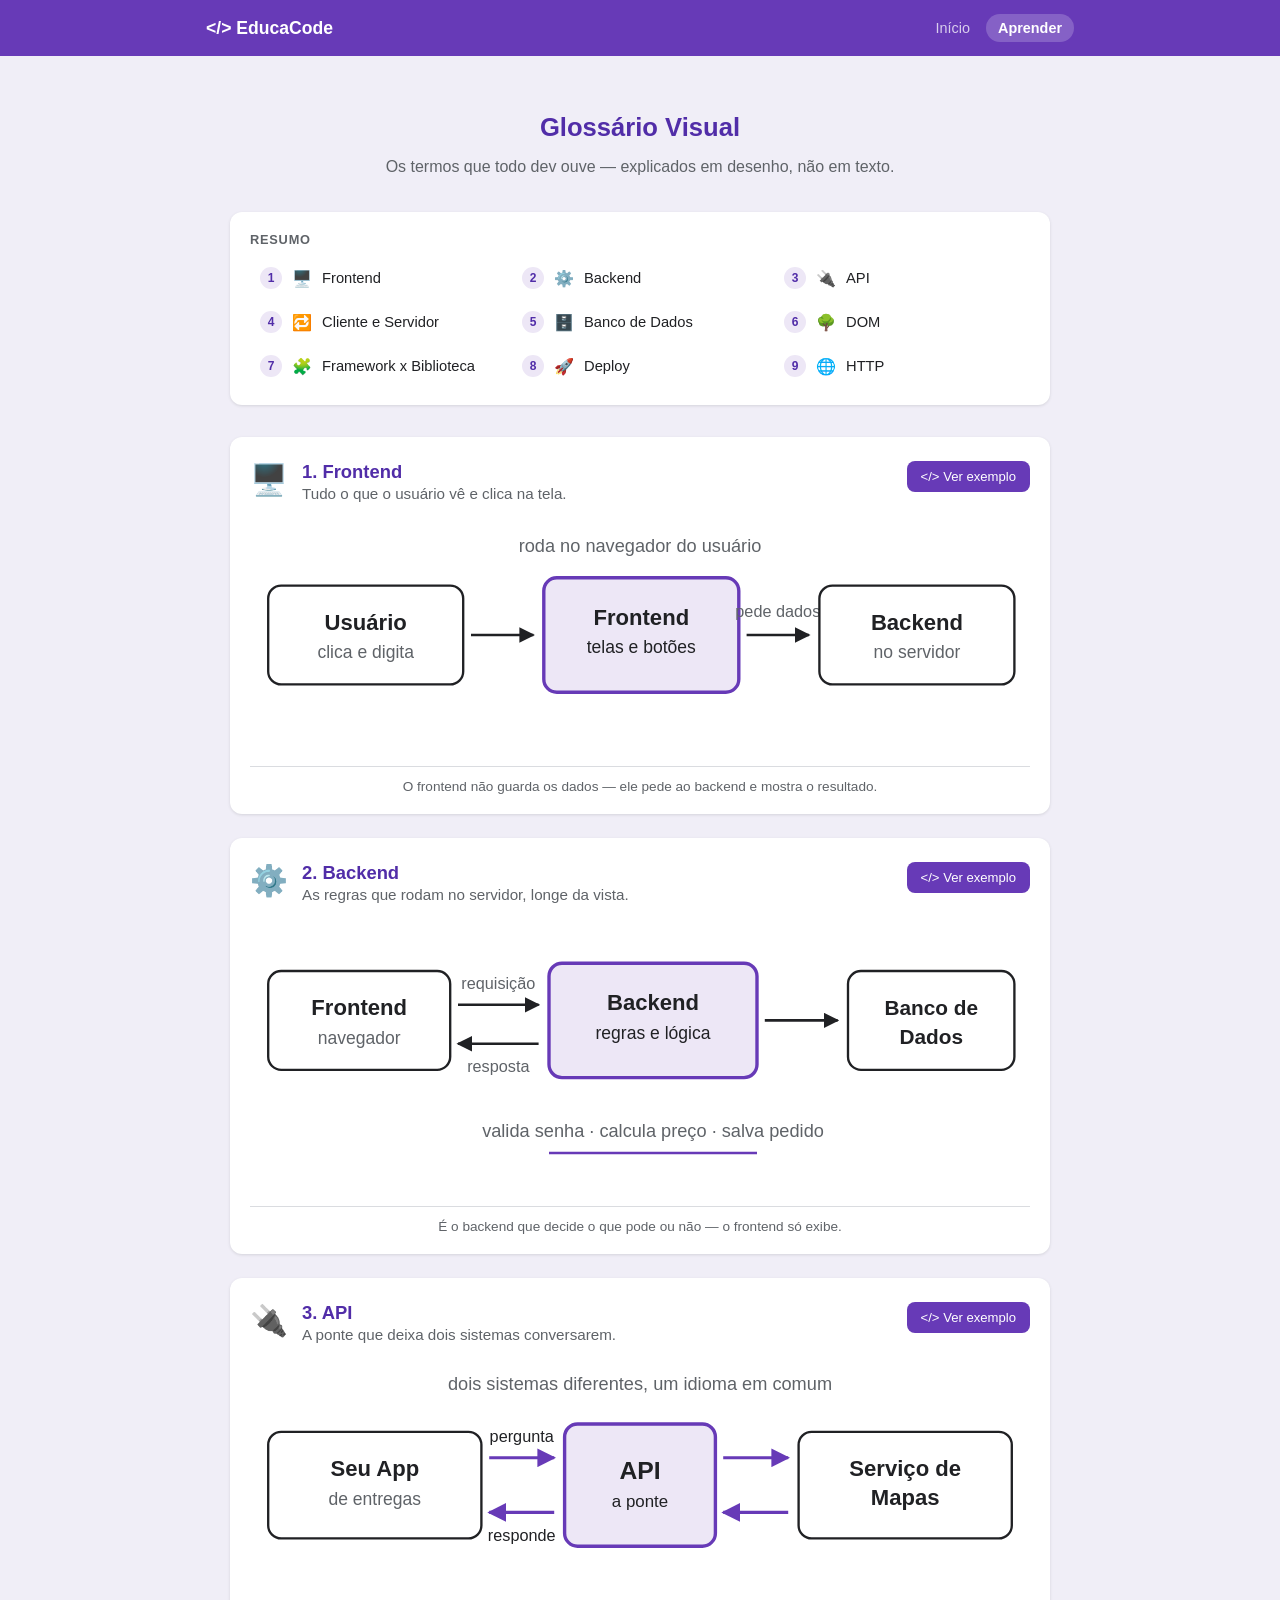
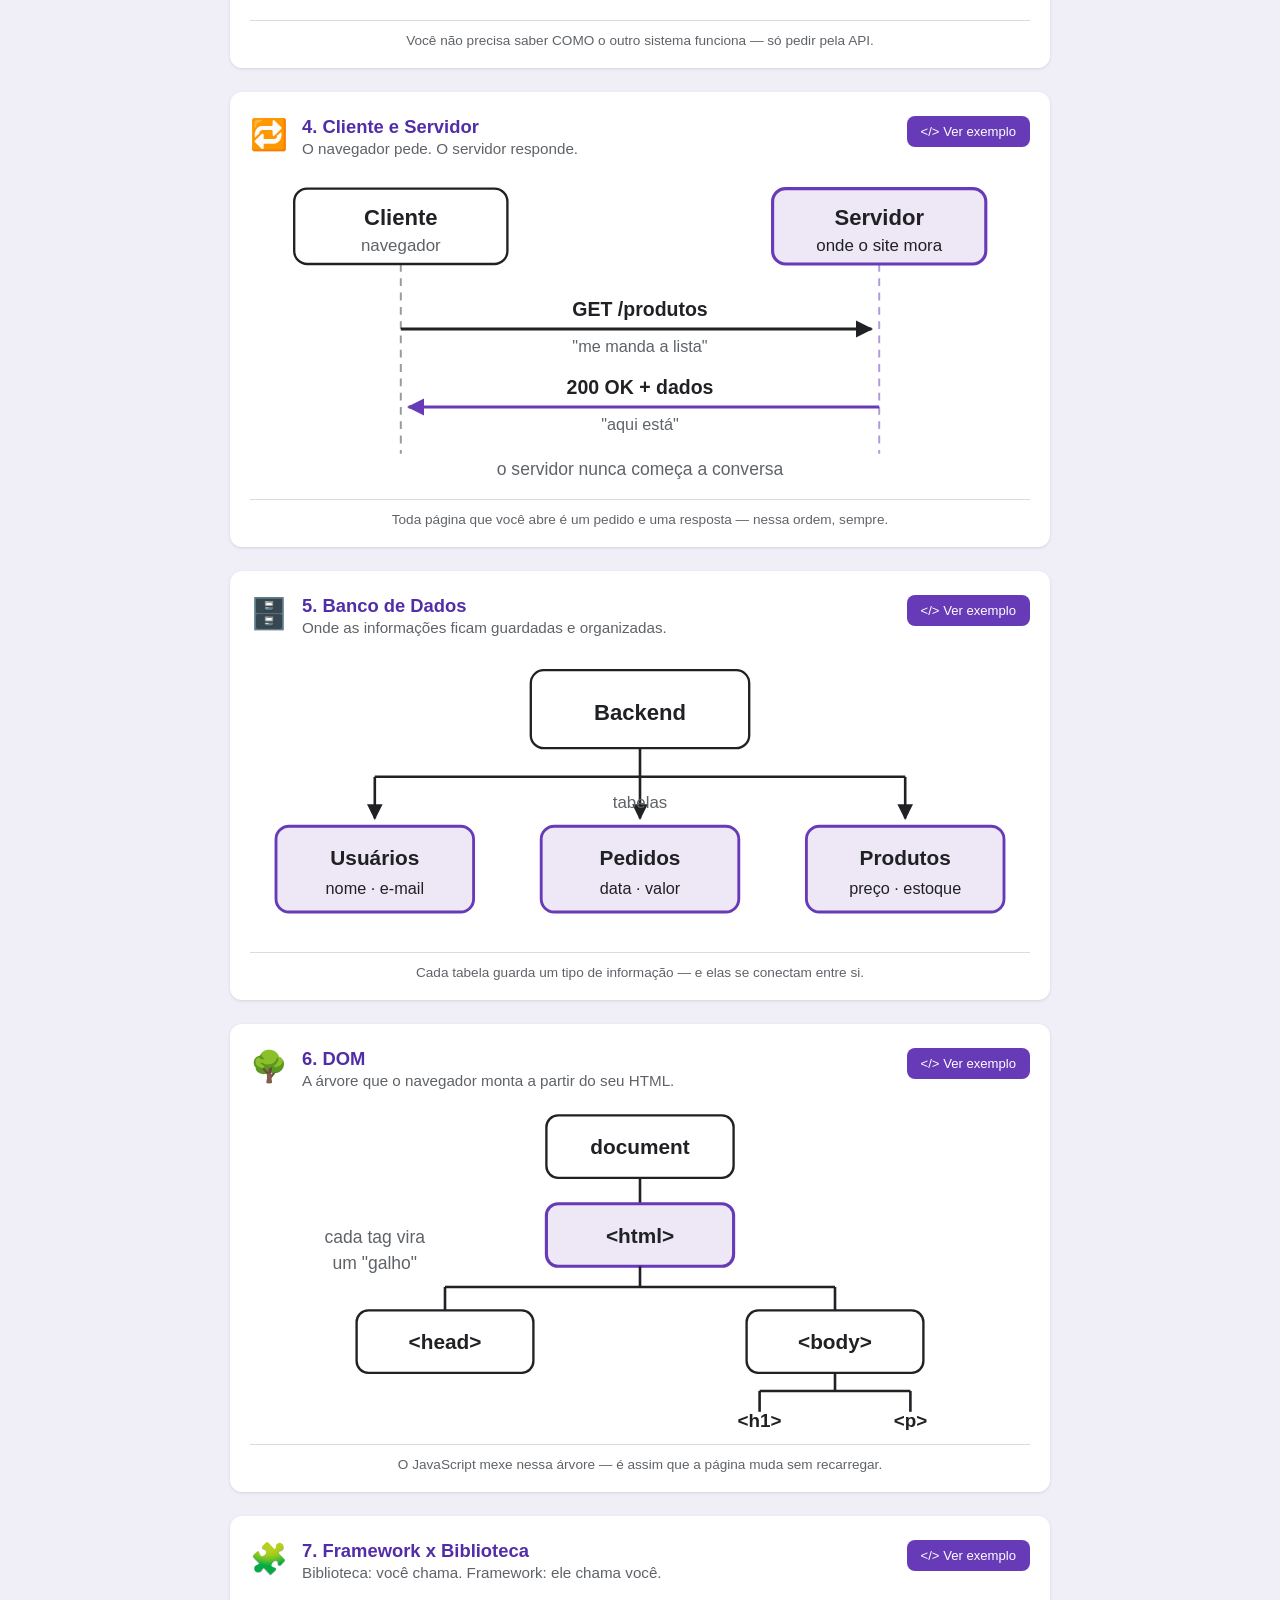
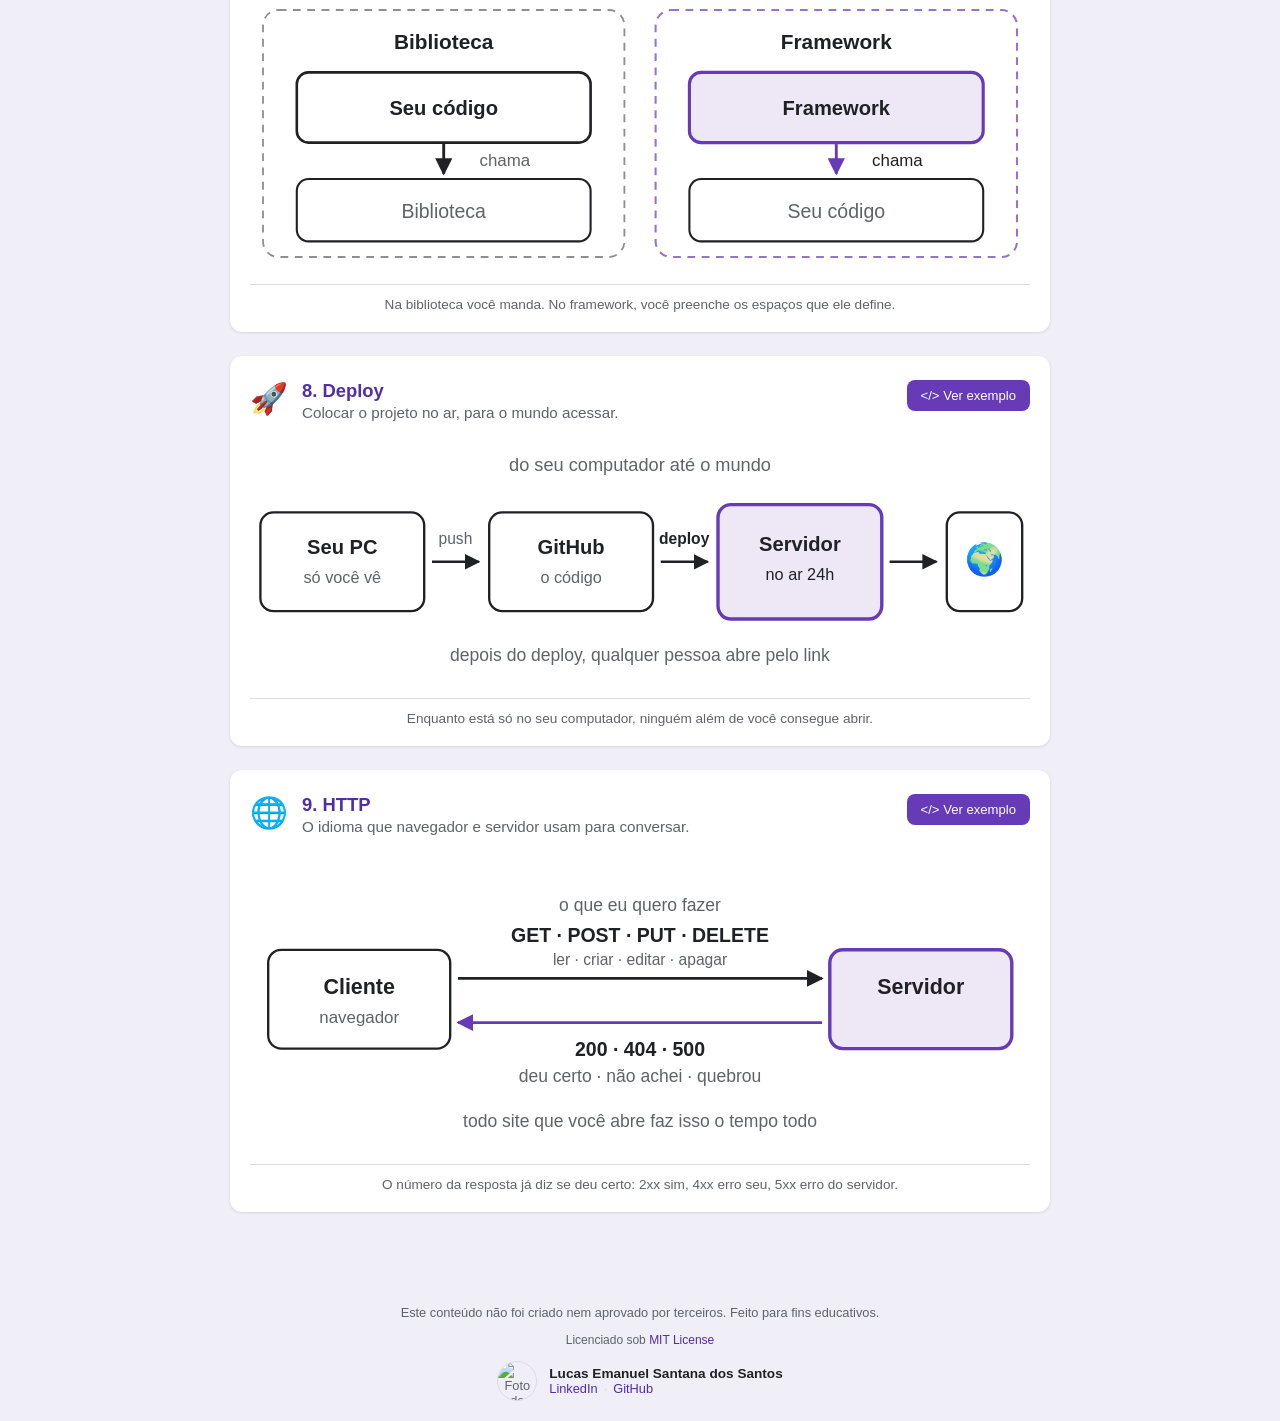
==== aprender.html @ ac1a9f8b "feat: adiciona aba Aprender com glossario visual e exemplos de codigo Nova secao didatica com 9 term" ====
<!DOCTYPE html>
<html lang="pt-BR">
<head>
<meta charset="UTF-8">
<meta name="viewport" content="width=device-width, initial-scale=1.0">
<title>Aprender - EducaCode</title>
<link rel="stylesheet" href="css/style.css">
</head>
<body>
  <div class="app">
    <header class="topbar">
      <div class="topbar-inner">
        <a class="logo" href="index.html">&lt;/&gt; EducaCode</a>
        <nav class="site-nav">
          <a href="index.html">Início</a>
          <a href="aprender.html" class="active">Aprender</a>
        </nav>
      </div>
    </header>

    <main class="learn-main">
      <h1 class="learn-title">Glossário Visual</h1>
      <p class="subtitle">Os termos que todo dev ouve — explicados em desenho, não em texto.</p>

      <nav class="summary" aria-label="Índice dos termos">
        <p class="summary-title">Resumo</p>
        <ol class="summary-list" id="summaryList"></ol>
      </nav>

      <div class="learn-grid" id="learnGrid"></div>
    </main>

    <footer class="footer">
      <p>Este conteúdo não foi criado nem aprovado por terceiros. Feito para fins educativos.</p>
      <p class="license-note">Licenciado sob <a href="LICENSE" target="_blank" rel="noopener noreferrer">MIT License</a></p>
      <div class="author">
        <img class="author-photo" src="https://github.com/lucasinmanuel.png" alt="Foto de Lucas Emanuel Santana dos Santos">
        <div class="author-info">
          <span class="author-name">Lucas Emanuel Santana dos Santos</span>
          <div class="author-links">
            <a href="https://www.linkedin.com/in/lucasinmanuel/" target="_blank" rel="noopener noreferrer">LinkedIn</a>
            <span class="author-sep">&middot;</span>
            <a href="https://github.com/lucasinmanuel" target="_blank" rel="noopener noreferrer">GitHub</a>
          </div>
        </div>
      </div>
    </footer>
  </div>

  <!-- Editor de código simulado -->
  <div class="editor-modal hidden" id="editorModal" role="dialog" aria-modal="true" aria-label="Exemplo de código">
    <div class="editor-backdrop"></div>

    <div class="editor-window">
      <div class="editor-titlebar">
        <span class="window-dots"><i class="dot red"></i><i class="dot yellow"></i><i class="dot green"></i></span>
        <span class="editor-title">Exemplo — <span id="editorTermName"></span></span>
        <button type="button" class="editor-close" aria-label="Fechar">✕</button>
      </div>

      <div class="lang-tabs" id="langTabs"></div>

      <div class="editor-body">
        <aside class="editor-sidebar">
          <p class="sidebar-title">Explorer</p>
          <ul class="file-list" id="fileList"></ul>
        </aside>

        <div class="editor-pane">
          <div class="editor-tabs" id="editorTabs"></div>
          <div class="code-area" id="codeArea"></div>
        </div>
      </div>

      <div class="editor-status">
        <span id="statusFile"></span>
        <span id="statusLang"></span>
      </div>
    </div>
  </div>

  <script src="js/terms.js"></script>
  <script src="js/examples.js"></script>
  <script src="js/aprender.js"></script>
</body>
</html>
---- css/style.css ----
:root {
  --purple: #673ab7;
  --purple-dark: #512da8;
  --purple-soft: #ede7f6;
  --green-bg: #e6f4ea;
  --green-text: #1e7e34;
  --green-border: #34a853;
  --red-bg: #fce8e6;
  --red-text: #c5221f;
  --red-border: #ea4335;
  --gray-text: #5f6368;
  --gray-border: #dadce0;
  --page-bg: #f0eef7;
  --card-bg: #ffffff;
}

* { box-sizing: border-box; }

body {
  margin: 0;
  font-family: "Segoe UI", Roboto, Arial, sans-serif;
  background: var(--page-bg);
  color: #202124;
}

.app { min-height: 100vh; display: flex; flex-direction: column; }

.topbar {
  background: var(--purple);
  color: #fff;
}

.topbar-inner {
  max-width: 900px;
  margin: 0 auto;
  padding: 14px 16px;
  display: flex;
  align-items: center;
  justify-content: space-between;
  flex-wrap: wrap;
  gap: 8px;
}

.logo {
  font-weight: 700;
  font-size: 1.1rem;
  color: #fff;
  text-decoration: none;
}

.site-nav {
  display: flex;
  gap: 4px;
}

.site-nav a {
  color: rgba(255, 255, 255, 0.75);
  text-decoration: none;
  font-size: 0.9rem;
  padding: 6px 12px;
  border-radius: 20px;
}

.site-nav a:hover { color: #fff; background: rgba(255, 255, 255, 0.1); }

.site-nav a.active {
  color: #fff;
  background: rgba(255, 255, 255, 0.2);
  font-weight: 600;
}

.score-pill {
  background: rgba(255, 255, 255, 0.15);
  padding: 6px 14px;
  border-radius: 20px;
  font-size: 0.85rem;
}

/* Home */
.home {
  flex: 1;
  max-width: 900px;
  width: 100%;
  margin: 0 auto;
  padding: 48px 20px;
  text-align: center;
}

.home h1 { font-size: 1.6rem; margin-bottom: 8px; }
.subtitle { color: var(--gray-text); margin-bottom: 36px; }

.modules {
  display: grid;
  grid-template-columns: repeat(auto-fit, minmax(220px, 1fr));
  gap: 20px;
}

.module-card {
  background: var(--card-bg);
  border-radius: 12px;
  padding: 32px 20px;
  text-decoration: none;
  color: #202124;
  box-shadow: 0 1px 3px rgba(60, 64, 67, 0.15);
  border-top: 6px solid var(--gray-border);
  transition: transform 0.15s ease, box-shadow 0.15s ease;
}

.module-card:hover {
  transform: translateY(-4px);
  box-shadow: 0 6px 16px rgba(60, 64, 67, 0.2);
}

.module-card.html { border-top-color: #e34c26; }
.module-card.css { border-top-color: #264de4; }
.module-card.js { border-top-color: #f0db4f; }

.module-icon { font-size: 2.2rem; margin-bottom: 8px; }
.module-card h2 { margin: 4px 0; }
.module-card p { color: var(--gray-text); margin: 0 0 12px; font-size: 0.9rem; }
.module-count {
  display: inline-block;
  font-size: 0.75rem;
  color: var(--purple-dark);
  background: #ede7f6;
  padding: 4px 10px;
  border-radius: 20px;
}

.level-links {
  display: flex;
  flex-direction: column;
  gap: 8px;
  margin-top: 16px;
}

.level-link {
  display: block;
  font-size: 0.85rem;
  text-decoration: none;
  color: var(--purple-dark);
  background: #f6f3fb;
  border: 1px solid #e3daf5;
  padding: 8px 10px;
  border-radius: 8px;
  transition: background 0.15s ease;
}

.level-link:hover { background: #ede7f6; }

.level-link.disabled {
  color: var(--gray-text);
  background: #f1f1f1;
  border-color: var(--gray-border);
  pointer-events: none;
}

/* Level tabs on quiz page */
.level-tabs {
  display: flex;
  gap: 8px;
  flex-wrap: wrap;
  margin-bottom: 20px;
}

.level-tab {
  font-size: 0.85rem;
  text-decoration: none;
  color: var(--purple-dark);
  background: #fff;
  border: 1px solid #e3daf5;
  padding: 8px 14px;
  border-radius: 20px;
}

.level-tab:hover { background: #f6f3fb; }

.level-tab.active {
  background: var(--purple);
  color: #fff;
  border-color: var(--purple);
}

.level-tab.disabled {
  pointer-events: none;
  opacity: 0.5;
}

.empty-state {
  text-align: center;
  color: var(--gray-text);
  padding: 40px 0;
}

/* Aprender */
.learn-main {
  flex: 1;
  max-width: 860px;
  width: 100%;
  margin: 0 auto;
  padding: 40px 20px 60px;
  text-align: center;
}

.learn-title { font-size: 1.6rem; margin-bottom: 8px; color: var(--purple-dark); }

.learn-grid {
  display: flex;
  flex-direction: column;
  gap: 24px;
  margin-top: 32px;
  text-align: left;
}

.term-card {
  background: var(--card-bg);
  border-radius: 12px;
  box-shadow: 0 1px 3px rgba(60, 64, 67, 0.15);
  padding: 24px 20px 20px;
}

/* Resumo / índice */
.summary {
  background: var(--card-bg);
  border-radius: 12px;
  box-shadow: 0 1px 3px rgba(60, 64, 67, 0.15);
  padding: 20px;
  margin-top: 28px;
  text-align: left;
}

.summary-title {
  font-size: 0.8rem;
  text-transform: uppercase;
  letter-spacing: 0.06em;
  color: var(--gray-text);
  margin: 0 0 12px;
  font-weight: 700;
}

.summary-list {
  list-style: none;
  margin: 0;
  padding: 0;
  display: grid;
  grid-template-columns: repeat(auto-fit, minmax(210px, 1fr));
  gap: 6px;
  counter-reset: none;
}

.summary-link {
  display: flex;
  align-items: center;
  gap: 10px;
  padding: 8px 10px;
  border-radius: 8px;
  text-decoration: none;
  color: #202124;
  font-size: 0.92rem;
  transition: background 0.15s ease;
}

.summary-link:hover { background: var(--purple-soft); }

.summary-num {
  width: 22px;
  height: 22px;
  border-radius: 50%;
  background: var(--purple-soft);
  color: var(--purple-dark);
  font-size: 0.75rem;
  font-weight: 700;
  display: grid;
  place-items: center;
  flex-shrink: 0;
}

.summary-icon { font-size: 1rem; }
.summary-text { flex: 1; }

html { scroll-behavior: smooth; }
.term-card { scroll-margin-top: 20px; }

.term-header {
  display: flex;
  align-items: flex-start;
  gap: 14px;
  margin-bottom: 8px;
}

.example-btn {
  flex-shrink: 0;
  background: var(--purple);
  color: #fff;
  border: none;
  border-radius: 8px;
  padding: 8px 14px;
  font-size: 0.82rem;
  font-family: inherit;
  cursor: pointer;
  white-space: nowrap;
  transition: background 0.15s ease;
}

.example-btn:hover { background: var(--purple-dark); }

.term-icon { font-size: 1.9rem; flex-shrink: 0; line-height: 1.2; }

.term-info { flex: 1; }

.term-name {
  font-size: 1.15rem;
  font-weight: 700;
  margin: 0 0 2px;
  color: var(--purple-dark);
}

.term-short { font-size: 0.95rem; color: var(--gray-text); margin: 0; }

.term-figure { margin: 0; }

.diagram-box {
  overflow-x: auto;
  padding: 8px 0 0;
}

.diagram-box svg {
  display: block;
  margin: 0 auto;
  width: 100%;
  min-width: 480px;
  height: auto;
  color: #202124;
}

.diagram-box svg text { fill: currentColor; }
.diagram-box svg text.s2 { fill: var(--gray-text); }

/* Editor simulado (VS Code) */
body.modal-open { overflow: hidden; }

.editor-modal {
  position: fixed;
  inset: 0;
  z-index: 100;
  display: flex;
  align-items: center;
  justify-content: center;
  padding: 20px;
}

.editor-modal.hidden { display: none; }

.editor-backdrop {
  position: absolute;
  inset: 0;
  background: rgba(20, 20, 30, 0.6);
}

.editor-window {
  position: relative;
  width: 100%;
  max-width: 900px;
  height: min(76vh, 620px);
  display: flex;
  flex-direction: column;
  background: #1e1e1e;
  border-radius: 12px;
  overflow: hidden;
  box-shadow: 0 20px 60px rgba(0, 0, 0, 0.45);
  font-family: "Consolas", "Courier New", monospace;
}

.editor-titlebar {
  display: flex;
  align-items: center;
  gap: 12px;
  background: #323233;
  padding: 10px 14px;
  flex-shrink: 0;
}

.window-dots { display: flex; gap: 7px; }
.window-dots .dot { width: 12px; height: 12px; border-radius: 50%; display: block; }
.window-dots .red { background: #ff5f57; }
.window-dots .yellow { background: #febc2e; }
.window-dots .green { background: #28c840; }

.editor-title {
  flex: 1;
  text-align: center;
  color: #ccc;
  font-size: 0.82rem;
  font-family: "Segoe UI", Roboto, Arial, sans-serif;
}

.editor-close {
  background: none;
  border: none;
  color: #ccc;
  font-size: 1rem;
  cursor: pointer;
  padding: 0 4px;
  line-height: 1;
}

.editor-close:hover { color: #fff; }

.lang-tabs {
  display: flex;
  gap: 2px;
  background: #252526;
  padding: 8px 12px 0;
  border-bottom: 1px solid #333;
  flex-shrink: 0;
  overflow-x: auto;
}

.lang-tab {
  background: none;
  border: none;
  border-bottom: 2px solid transparent;
  color: #9aa0a6;
  font-family: "Segoe UI", Roboto, Arial, sans-serif;
  font-size: 0.85rem;
  padding: 8px 16px;
  cursor: pointer;
  white-space: nowrap;
}

.lang-tab:hover { color: #ddd; }

.lang-tab.active {
  color: #fff;
  border-bottom-color: #a78bfa;
  font-weight: 600;
}

.editor-body {
  flex: 1;
  display: flex;
  min-height: 0;
}

.editor-sidebar {
  width: 190px;
  flex-shrink: 0;
  background: #252526;
  border-right: 1px solid #333;
  padding: 12px 0;
  overflow-y: auto;
}

.sidebar-title {
  font-size: 0.7rem;
  text-transform: uppercase;
  letter-spacing: 0.08em;
  color: #8a8a8a;
  margin: 0 0 8px;
  padding: 0 14px;
  font-family: "Segoe UI", Roboto, Arial, sans-serif;
}

.file-list { list-style: none; margin: 0; padding: 0; }

.file-item {
  width: 100%;
  display: flex;
  align-items: center;
  gap: 8px;
  background: none;
  border: none;
  color: #ccc;
  font-family: "Segoe UI", Roboto, Arial, sans-serif;
  font-size: 0.82rem;
  padding: 6px 14px;
  cursor: pointer;
  text-align: left;
}

.file-item:hover { background: #2a2d2e; }
.file-item.active { background: #37373d; color: #fff; }

.file-dot {
  width: 7px;
  height: 7px;
  border-radius: 2px;
  background: #a78bfa;
  flex-shrink: 0;
}

.editor-pane {
  flex: 1;
  display: flex;
  flex-direction: column;
  min-width: 0;
}

.editor-tabs {
  display: flex;
  background: #252526;
  border-bottom: 1px solid #333;
  overflow-x: auto;
  flex-shrink: 0;
}

.editor-tab {
  background: #2d2d2d;
  border: none;
  border-right: 1px solid #1e1e1e;
  color: #969696;
  font-family: "Segoe UI", Roboto, Arial, sans-serif;
  font-size: 0.8rem;
  padding: 9px 16px;
  cursor: pointer;
  white-space: nowrap;
}

.editor-tab.active {
  background: #1e1e1e;
  color: #fff;
  border-top: 1px solid #a78bfa;
}

.code-area {
  flex: 1;
  overflow: auto;
  padding: 14px 0;
  font-size: 0.83rem;
  line-height: 1.65;
  background: #1e1e1e;
}

.code-line { display: flex; white-space: pre; }
.code-line:hover { background: #2a2a2a; }

.ln {
  width: 44px;
  flex-shrink: 0;
  text-align: right;
  padding-right: 16px;
  color: #5a5a5a;
  user-select: none;
}

.lc { color: #d4d4d4; padding-right: 20px; }

.tok-keyword { color: #c586c0; }
.tok-string { color: #ce9178; }
.tok-comment { color: #6a9955; font-style: italic; }
.tok-number { color: #b5cea8; }

.editor-status {
  display: flex;
  justify-content: space-between;
  background: #6b3fa0;
  color: #fff;
  font-family: "Segoe UI", Roboto, Arial, sans-serif;
  font-size: 0.74rem;
  padding: 5px 14px;
  flex-shrink: 0;
}

.term-figure figcaption {
  font-size: 0.85rem;
  color: var(--gray-text);
  text-align: center;
  margin-top: 14px;
  padding-top: 12px;
  border-top: 1px solid var(--gray-border);
}

/* Quiz */
.quiz-main {
  flex: 1;
  max-width: 700px;
  width: 100%;
  margin: 0 auto;
  padding: 24px 16px 60px;
}

.quiz-title {
  color: var(--purple-dark);
  font-size: 1.3rem;
  margin: 8px 0 20px;
}

.question-list { display: flex; flex-direction: column; gap: 16px; }

.q-card {
  background: var(--card-bg);
  border-radius: 12px;
  padding: 20px;
  box-shadow: 0 1px 3px rgba(60, 64, 67, 0.15);
}

.q-header {
  display: flex;
  align-items: flex-start;
  gap: 10px;
  margin-bottom: 18px;
}

.q-icon {
  font-weight: bold;
  width: 20px;
  flex-shrink: 0;
  margin-top: 2px;
}

.q-icon.correct { color: var(--green-border); }
.q-icon.incorrect { color: var(--red-border); }

.q-text { flex: 1; margin: 0; font-size: 1.02rem; line-height: 1.4; }

.q-badge {
  flex-shrink: 0;
  font-size: 0.85rem;
  color: var(--gray-text);
}

.card-correct .q-badge { color: var(--green-text); }
.card-incorrect .q-badge { color: var(--red-text); }

.options { display: flex; flex-direction: column; gap: 2px; }

.option {
  display: flex;
  align-items: center;
  gap: 12px;
  padding: 10px 12px;
  border-radius: 6px;
  cursor: pointer;
  position: relative;
}

.option:hover { background: #f8f7fb; }

.option input[type="radio"] {
  position: absolute;
  opacity: 0;
  width: 0;
  height: 0;
}

.radio-circle {
  width: 18px;
  height: 18px;
  border-radius: 50%;
  border: 2px solid #80868b;
  flex-shrink: 0;
  position: relative;
}

.option input:checked + .radio-circle { border-color: var(--purple); }
.option input:checked + .radio-circle::after {
  content: "";
  position: absolute;
  top: 3px;
  left: 3px;
  width: 8px;
  height: 8px;
  border-radius: 50%;
  background: #202124;
}

.option-text { flex: 1; font-size: 0.95rem; }

.mark { font-weight: bold; width: 18px; text-align: center; }

.option.correct {
  background: var(--green-bg);
}
.option.correct .mark { color: var(--green-text); }

.option.incorrect {
  background: var(--red-bg);
}
.option.incorrect .mark { color: var(--red-text); }

input:disabled ~ .option-text,
.option input:disabled + .radio-circle {
  opacity: 1;
}

.correct-answer {
  margin-top: 14px;
  padding-top: 14px;
  border-top: 1px solid var(--gray-border);
}

.correct-answer.hidden { display: none; }

.correct-label {
  font-size: 0.85rem;
  color: var(--gray-text);
  margin: 0 0 8px;
}

.correct-option {
  cursor: default;
  background: transparent;
}
.correct-option input:checked + .radio-circle {
  border-color: #202124;
}

/* Code question */
.code-wrap { margin-top: 4px; }

.code-input {
  width: 100%;
  min-height: 90px;
  font-family: "Consolas", "Courier New", monospace;
  font-size: 0.9rem;
  padding: 12px;
  border-radius: 8px;
  border: 1px solid var(--gray-border);
  resize: vertical;
  background: #fafafa;
  color: #202124;
}

.code-input:focus {
  outline: none;
  border-color: var(--purple);
}

.code-input:disabled {
  background: #f5f5f5;
  color: #444;
}

.code-actions {
  display: flex;
  align-items: center;
  justify-content: flex-end;
  gap: 12px;
  margin-top: 10px;
}

.btn-sm { padding: 8px 16px; font-size: 0.85rem; }

.code-feedback { font-size: 0.85rem; }
.code-feedback.ok { color: var(--green-text); }
.code-feedback.bad { color: var(--red-text); }
.code-feedback.warn { color: #b45309; }

.code-wrap.code-correct .code-input {
  border-color: var(--green-border);
  background: var(--green-bg);
}

.code-wrap.code-incorrect .code-input {
  border-color: var(--red-border);
  background: var(--red-bg);
}

.solution-code {
  font-family: "Consolas", "Courier New", monospace;
  font-size: 0.85rem;
  background: #f6f3fb;
  padding: 10px 12px;
  border-radius: 8px;
  white-space: pre-wrap;
  word-break: break-word;
  margin: 0;
}

/* Result banner */
.result-banner {
  margin-top: 24px;
  background: var(--card-bg);
  border-radius: 12px;
  padding: 24px;
  text-align: center;
  box-shadow: 0 1px 3px rgba(60, 64, 67, 0.15);
}

.result-banner.hidden { display: none; }

.result-banner p { font-size: 1.05rem; margin: 0 0 16px; }

.result-actions {
  display: flex;
  gap: 12px;
  justify-content: center;
  flex-wrap: wrap;
}

.btn {
  padding: 10px 20px;
  border-radius: 8px;
  border: none;
  font-size: 0.95rem;
  cursor: pointer;
  text-decoration: none;
  display: inline-block;
}

.btn-primary {
  background: var(--purple);
  color: #fff;
}
.btn-primary:hover { background: var(--purple-dark); }

.btn-secondary {
  background: #fff;
  color: var(--purple);
  border: 1px solid var(--purple);
}
.btn-secondary:hover { background: #f3edfb; }

.footer {
  text-align: center;
  color: var(--gray-text);
  font-size: 0.8rem;
  padding: 20px;
}

.license-note {
  font-size: 0.75rem;
  margin: 4px 0 0;
}

.license-note a {
  color: var(--purple-dark);
  text-decoration: none;
}

.license-note a:hover { text-decoration: underline; }

.author {
  display: flex;
  align-items: center;
  justify-content: center;
  gap: 12px;
  margin-top: 14px;
}

.author-photo {
  width: 40px;
  height: 40px;
  border-radius: 50%;
  object-fit: cover;
  border: 1px solid var(--gray-border);
}

.author-info {
  display: flex;
  flex-direction: column;
  align-items: flex-start;
  text-align: left;
}

.author-name {
  font-size: 0.85rem;
  color: #202124;
  font-weight: 600;
}

.author-links {
  display: flex;
  align-items: center;
  gap: 6px;
  font-size: 0.8rem;
}

.author-links a {
  color: var(--purple-dark);
  text-decoration: none;
}

.author-links a:hover { text-decoration: underline; }

.author-sep { color: var(--gray-border); }

@media (max-width: 480px) {
  .q-header { flex-wrap: wrap; }
}

@media (max-width: 620px) {
  .editor-modal { padding: 0; }

  .editor-window {
    height: 100%;
    max-width: none;
    border-radius: 0;
  }

  .editor-sidebar { display: none; }

  .term-header { flex-wrap: wrap; }
  .example-btn { width: 100%; margin-top: 4px; }
}
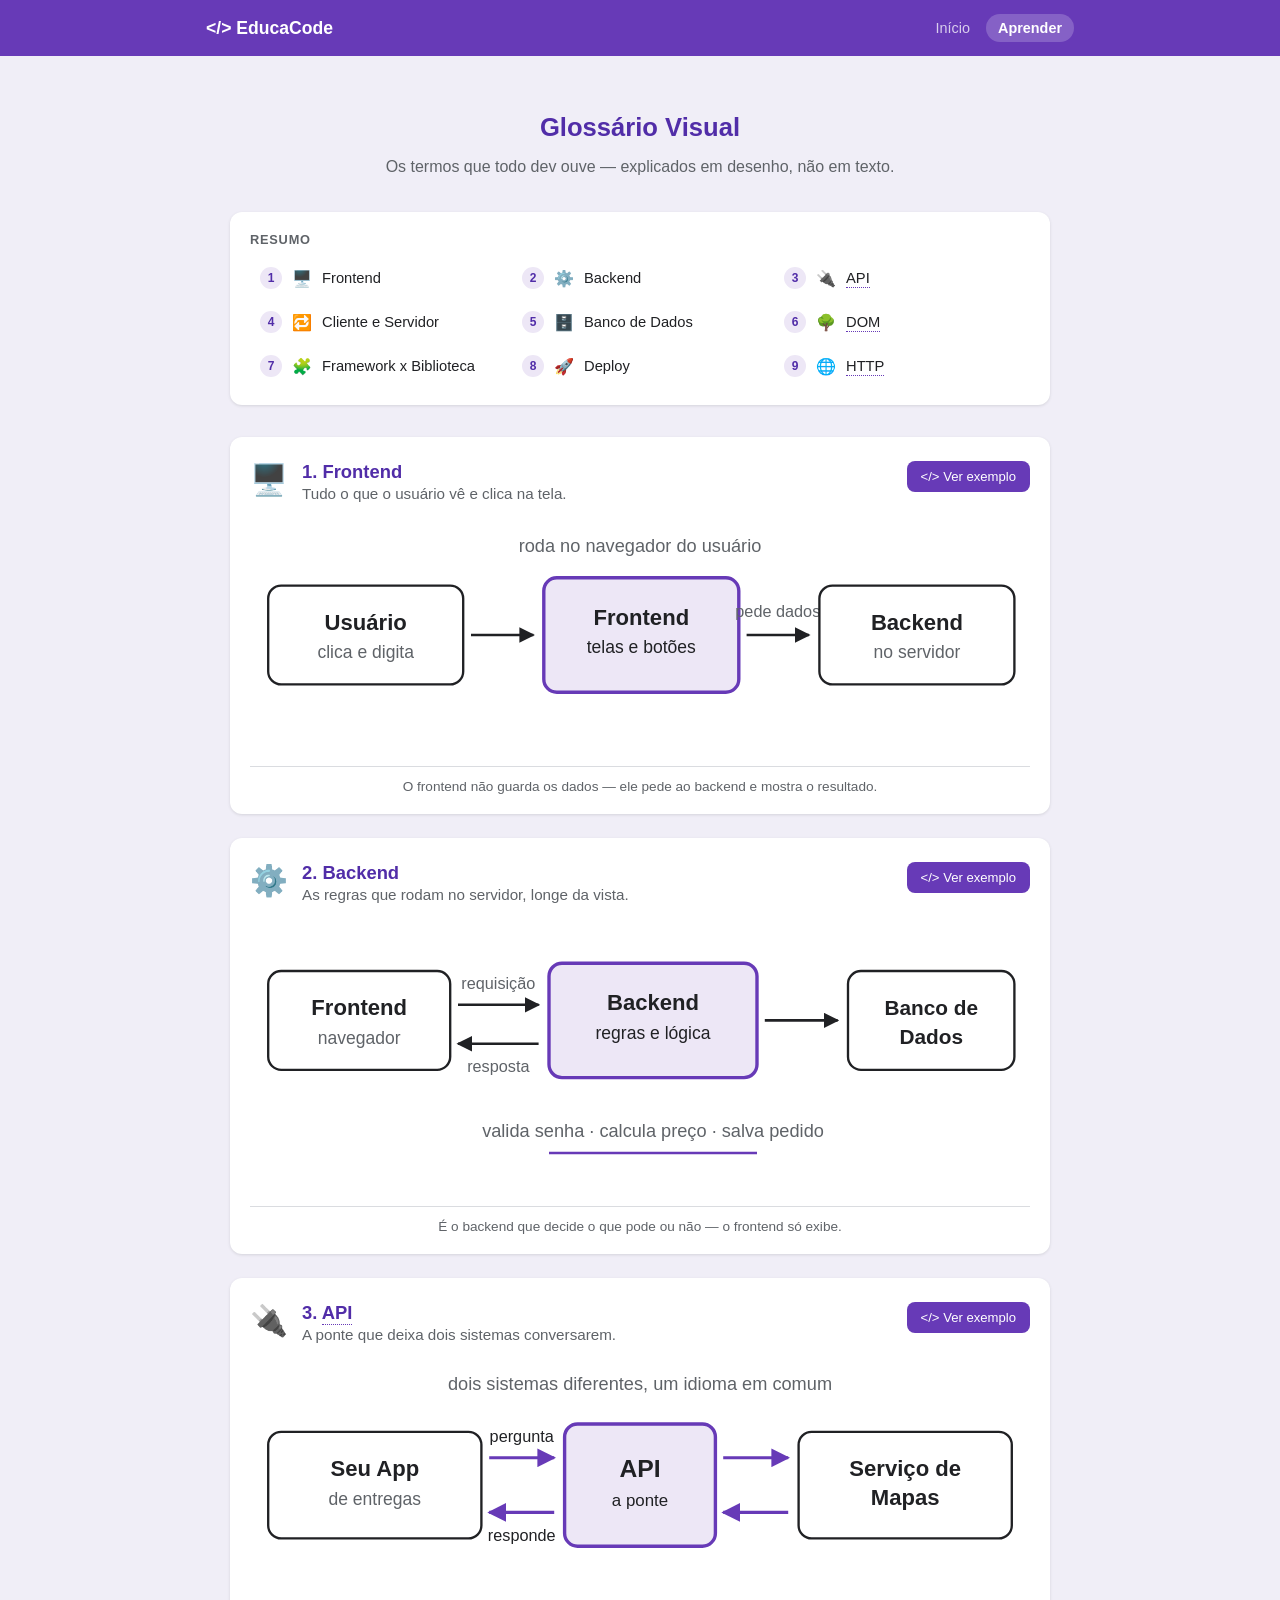
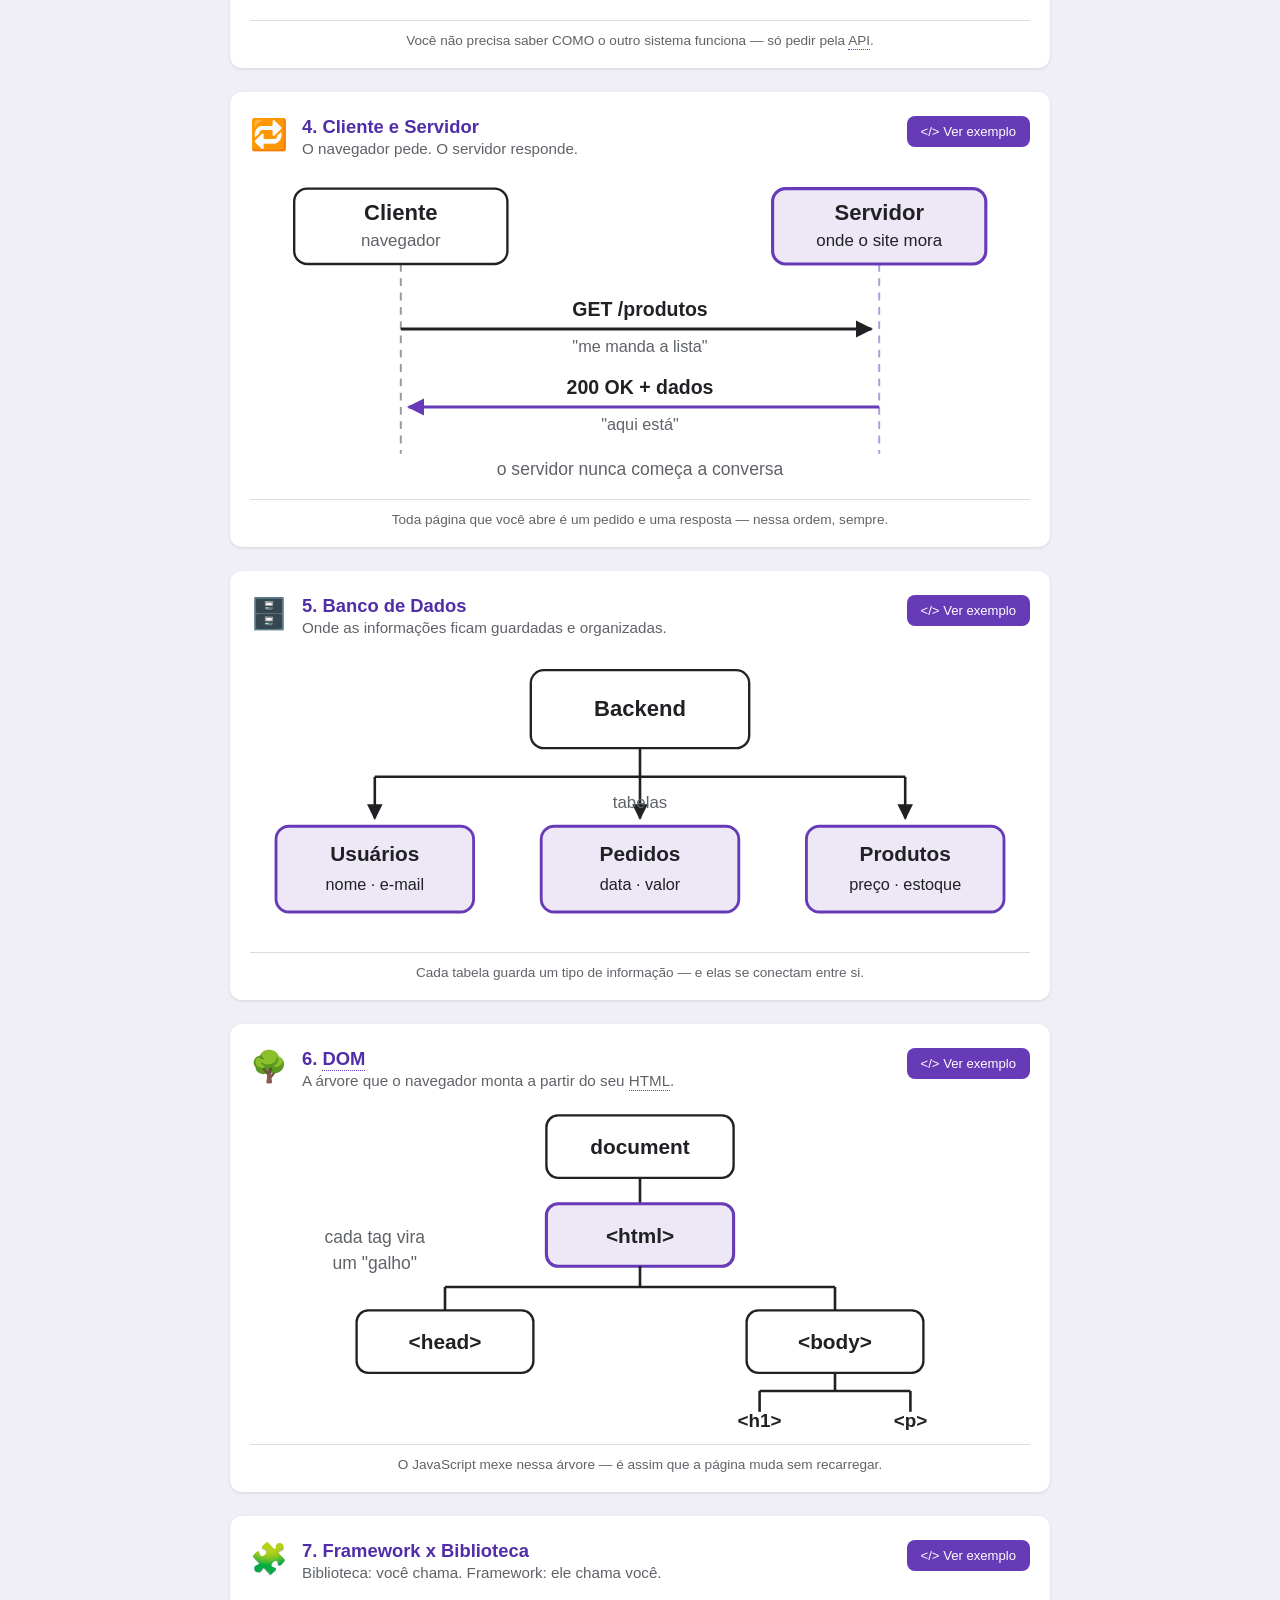
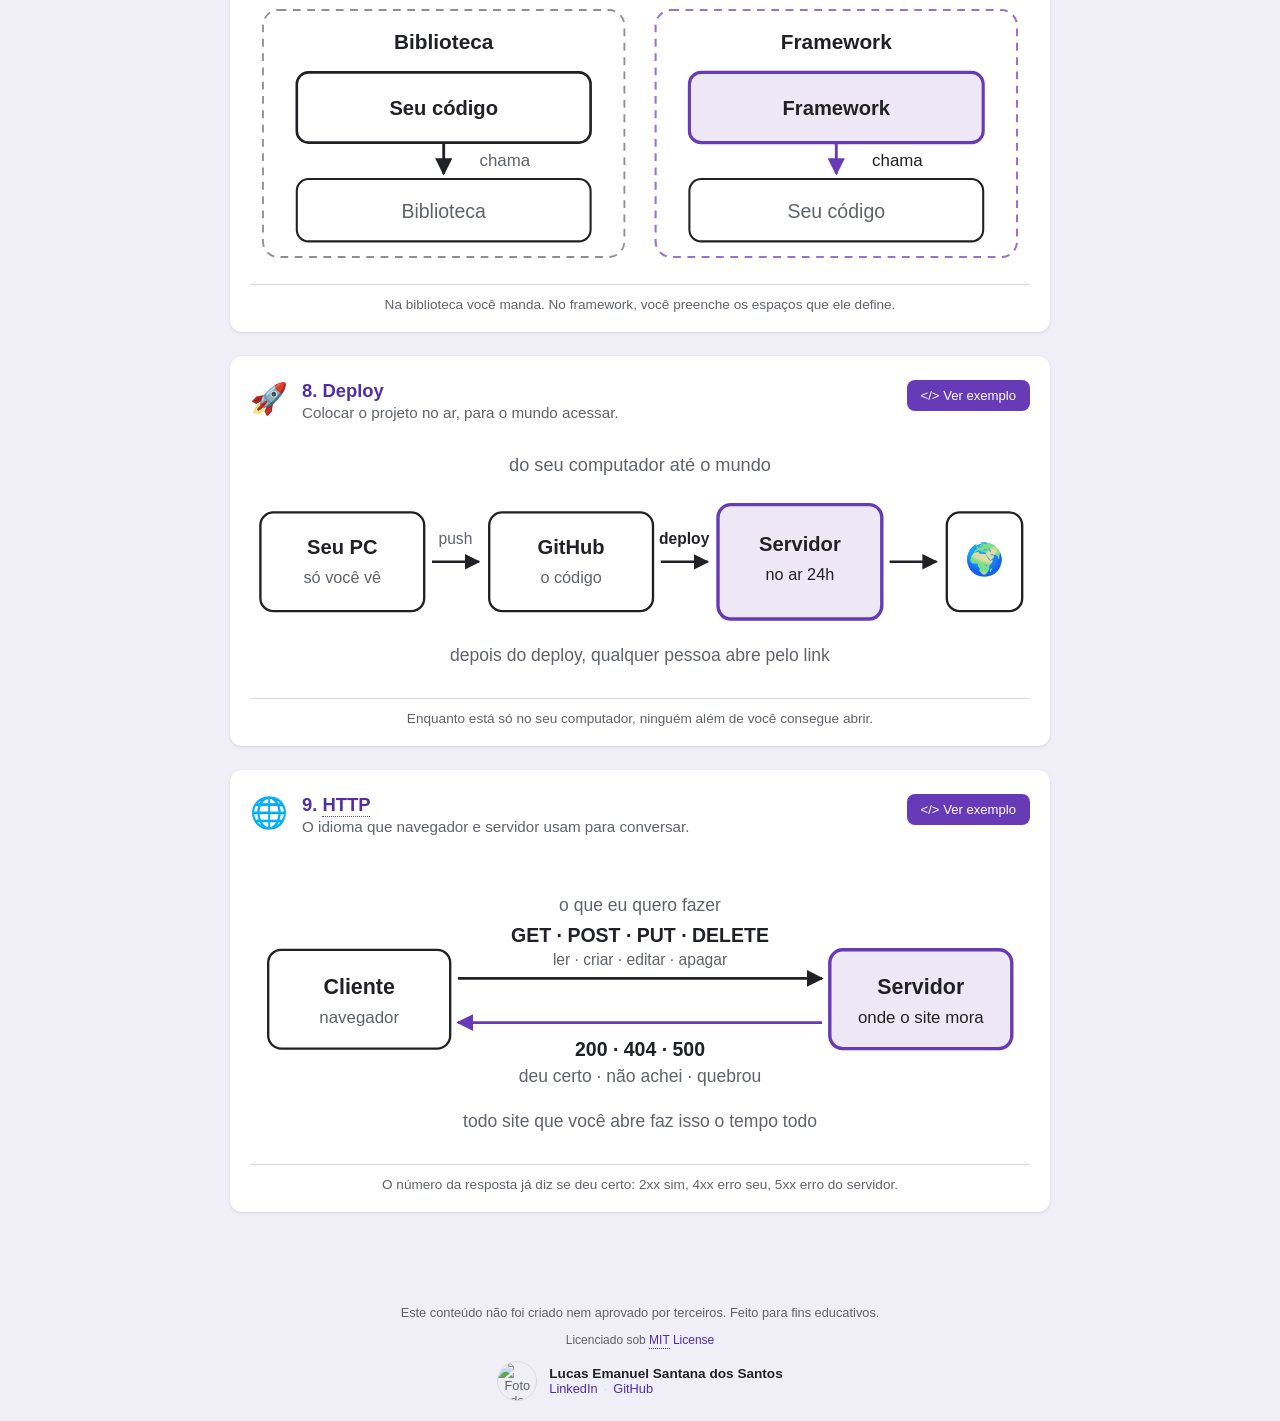
==== commit 9388cf94: "feat: tooltip de siglas + ajustes de alinhamento nos diagramas Passar o mouse (ou tocar) sobre uma s" ====
--- a/aprender.html
+++ b/aprender.html
@@ -79,6 +79,7 @@
     </div>
   </div>
 
+  <script src="js/acronyms.js"></script>
   <script src="js/terms.js"></script>
   <script src="js/examples.js"></script>
   <script src="js/aprender.js"></script>
--- a/css/style.css
+++ b/css/style.css
@@ -811,6 +811,89 @@
 }
 .btn-secondary:hover { background: #f3edfb; }
 
+/* Siglas com tooltip */
+.acronym {
+  text-decoration: none;
+  border-bottom: 1px dotted var(--purple);
+  cursor: help;
+  padding-bottom: 1px;
+}
+
+.acronym:hover,
+.acronym:focus-visible {
+  background: var(--purple-soft);
+  border-radius: 3px;
+  outline: none;
+}
+
+.acronym:focus-visible {
+  outline: 2px solid var(--purple);
+  outline-offset: 2px;
+}
+
+.acronym-tip {
+  position: fixed;
+  z-index: 200;
+  max-width: 290px;
+  background: #23252b;
+  color: #fff;
+  border-radius: 10px;
+  padding: 12px 14px;
+  font-size: 0.82rem;
+  line-height: 1.45;
+  box-shadow: 0 8px 24px rgba(0, 0, 0, 0.28);
+  opacity: 0;
+  visibility: hidden;
+  transform: translateY(4px);
+  transition: opacity 0.14s ease, transform 0.14s ease;
+  pointer-events: none;
+  text-align: left;
+}
+
+.acronym-tip.visible {
+  opacity: 1;
+  visibility: visible;
+  transform: translateY(0);
+}
+
+.acronym-tip::after {
+  content: "";
+  position: absolute;
+  left: 50%;
+  margin-left: -6px;
+  border: 6px solid transparent;
+  border-top-color: #23252b;
+  bottom: -12px;
+}
+
+.acronym-tip.below::after {
+  bottom: auto;
+  top: -12px;
+  border-top-color: transparent;
+  border-bottom-color: #23252b;
+}
+
+.tip-sigla {
+  display: block;
+  font-weight: 700;
+  color: #c4a7f7;
+  font-size: 0.78rem;
+  letter-spacing: 0.04em;
+}
+
+.tip-full {
+  display: block;
+  font-weight: 600;
+  margin-top: 2px;
+}
+
+.tip-pt {
+  display: block;
+  margin-top: 6px;
+  color: #b9bec9;
+  font-size: 0.78rem;
+}
+
 .footer {
   text-align: center;
   color: var(--gray-text);
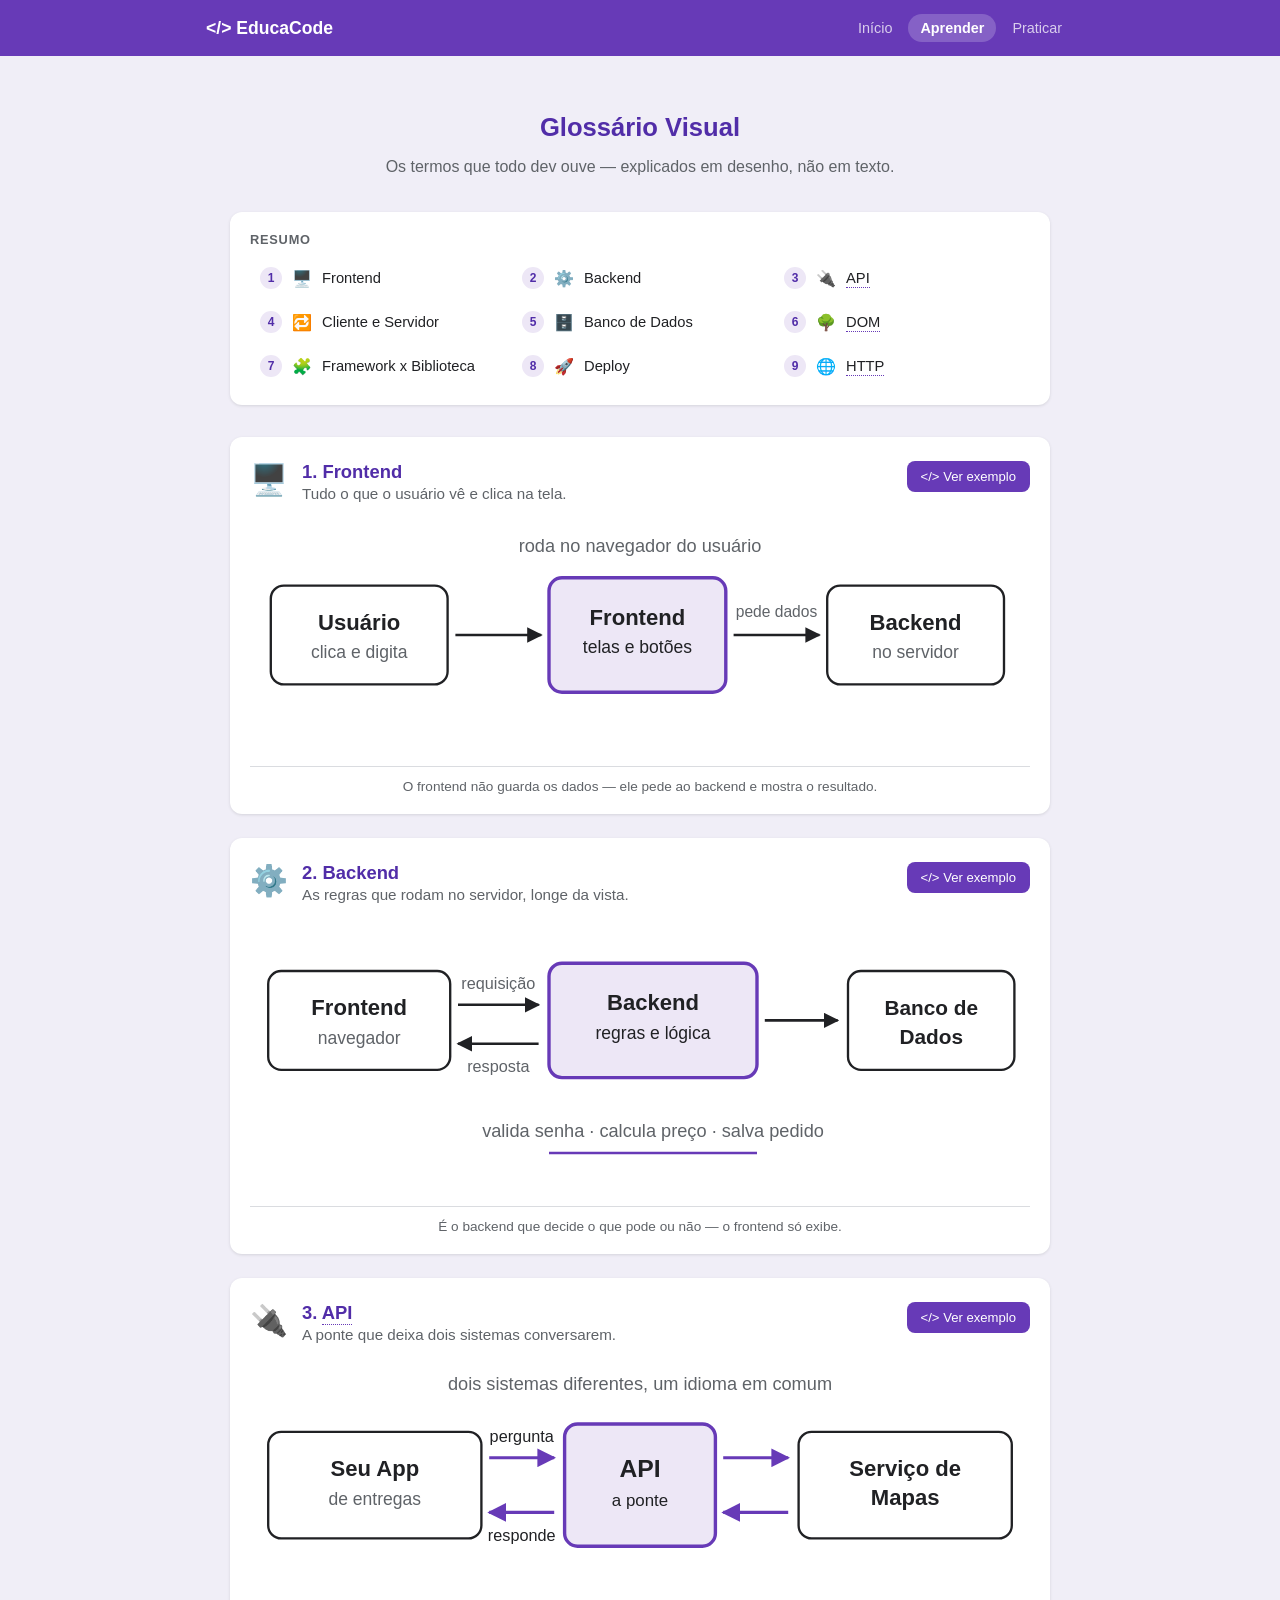
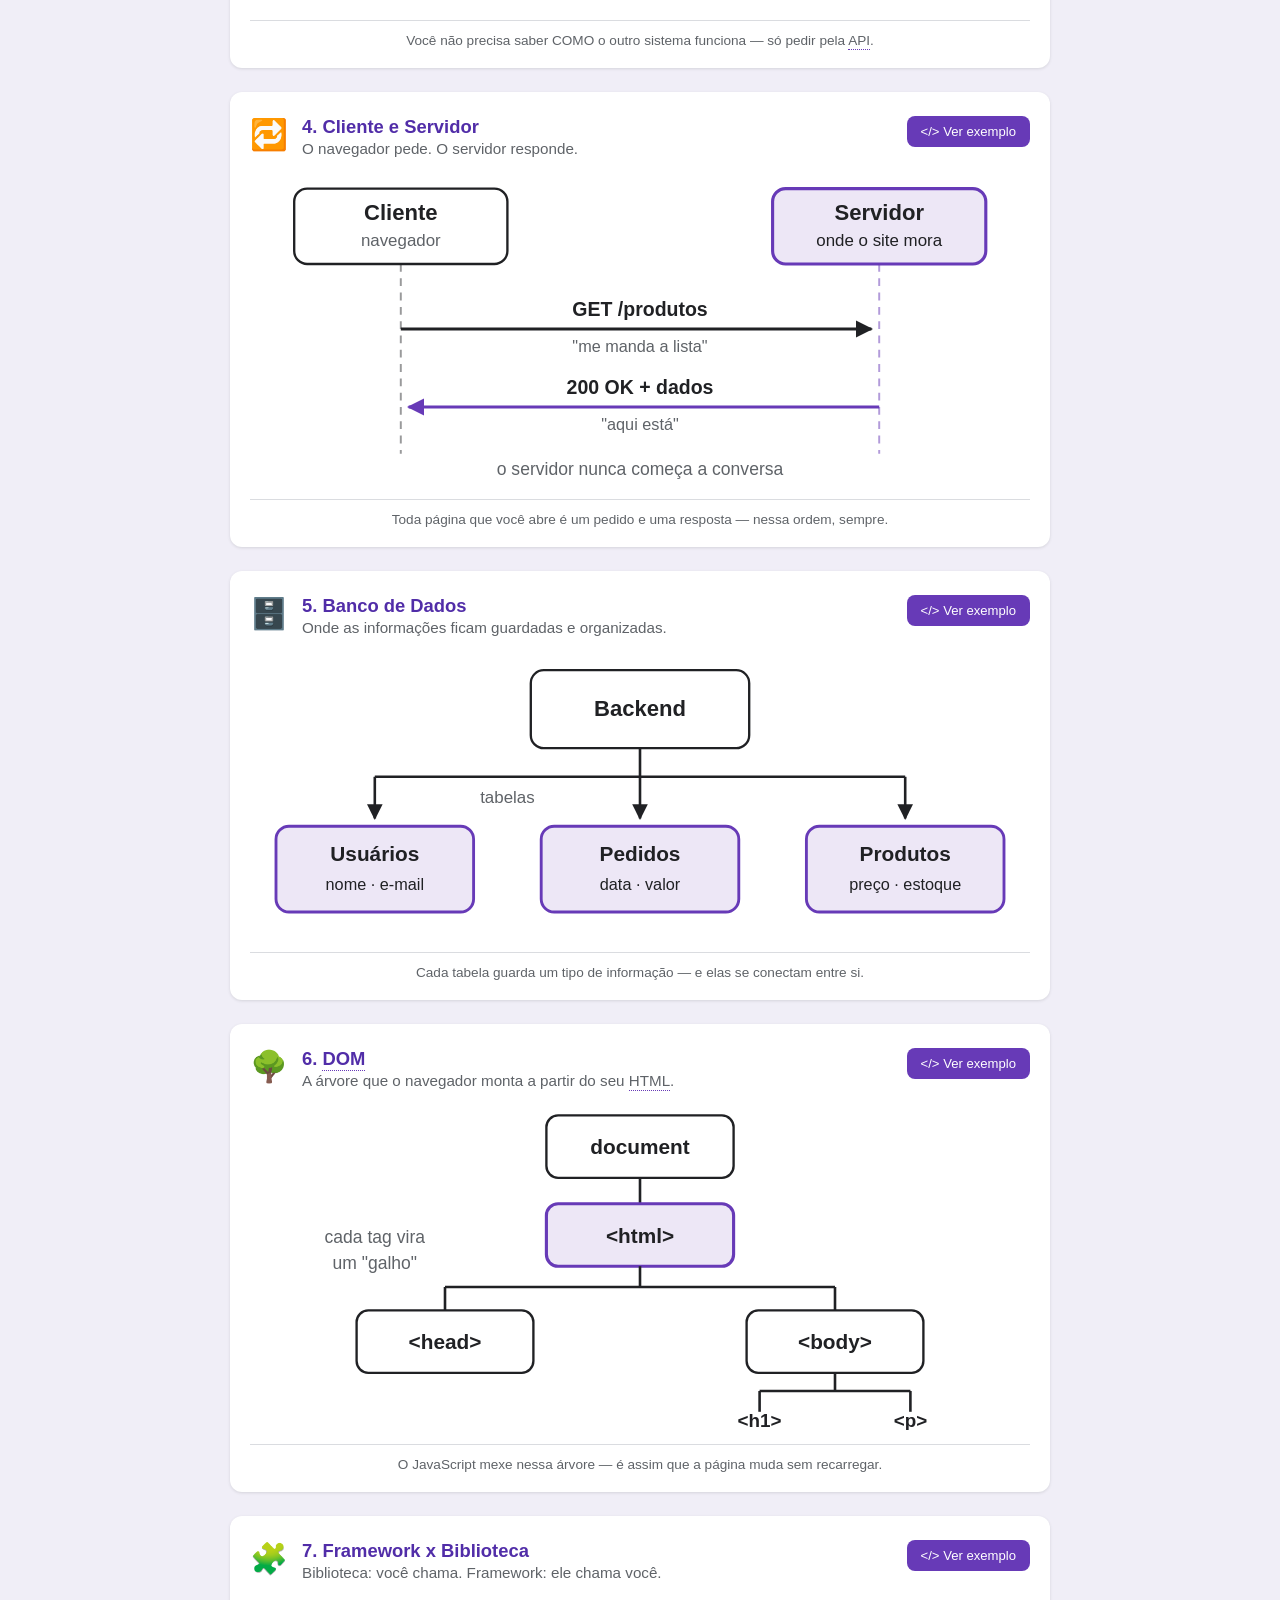
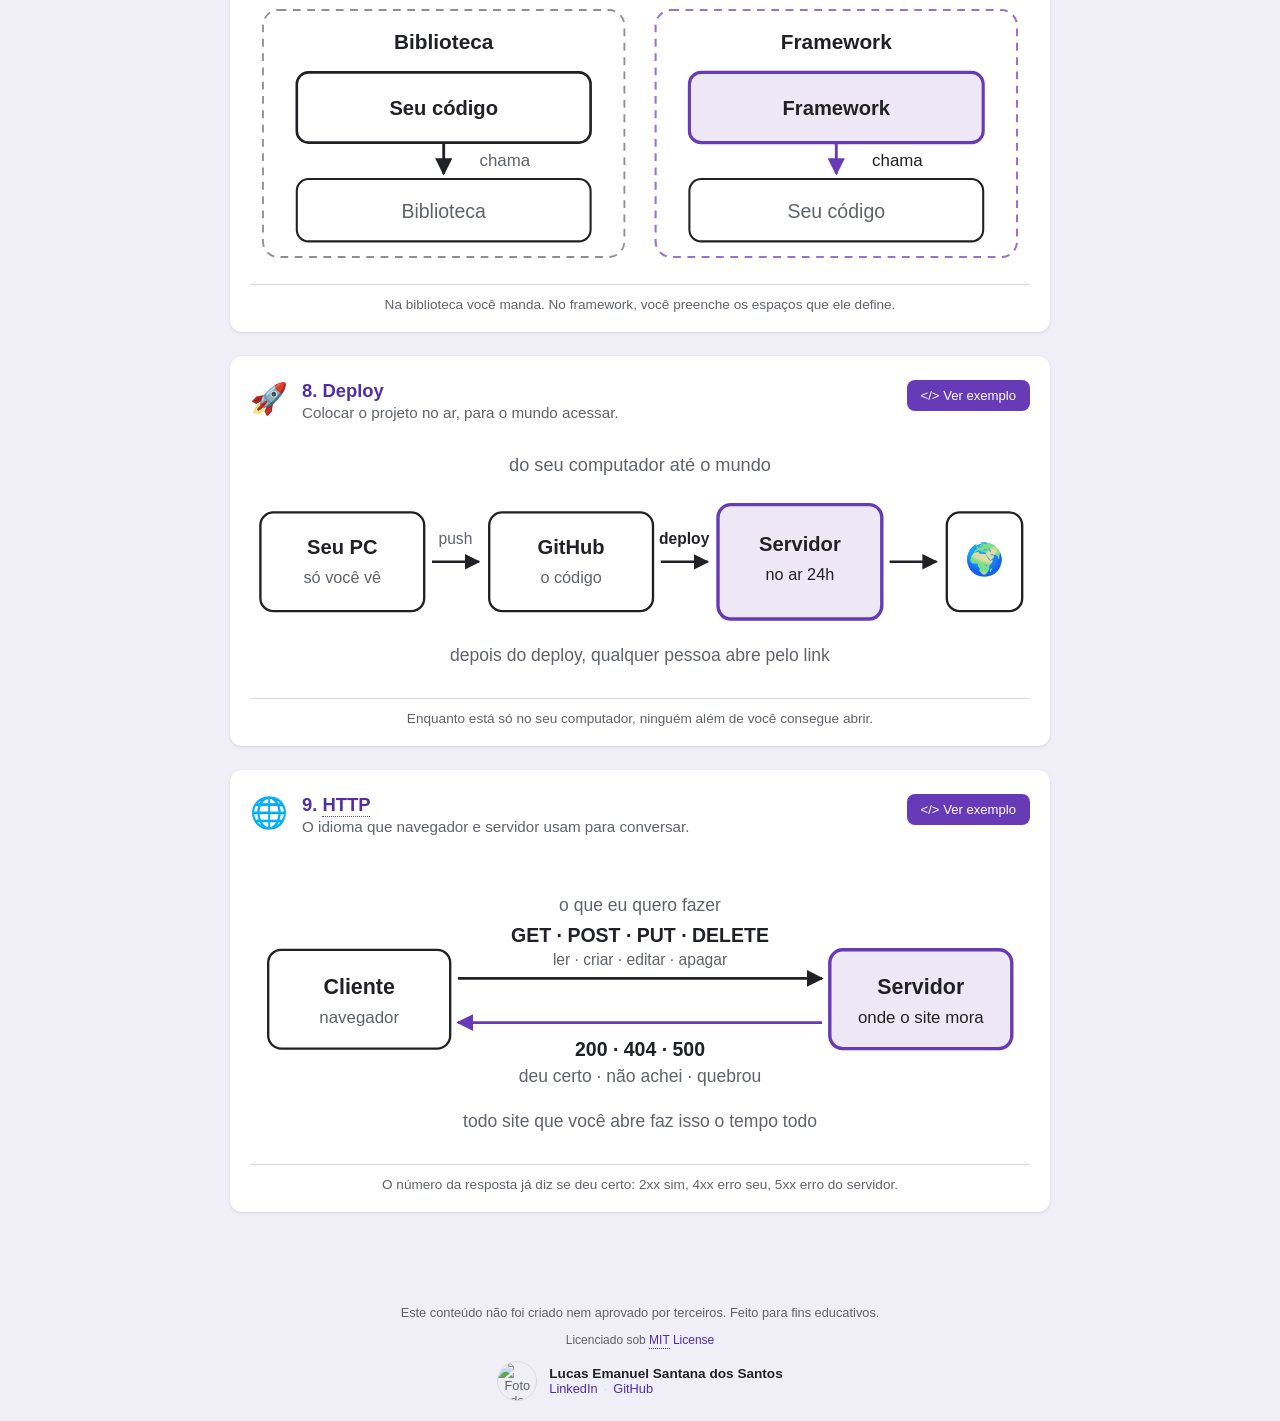
==== commit 92af3dd0: "feat: fases com bloqueio progressivo e aba de Teste Pratico Fases: - Cada nivel foi dividido em 2 fa" ====
--- a/aprender.html
+++ b/aprender.html
@@ -14,6 +14,7 @@
         <nav class="site-nav">
           <a href="index.html">Início</a>
           <a href="aprender.html" class="active">Aprender</a>
+          <a href="pratica.html">Praticar</a>
         </nav>
       </div>
     </header>
--- a/css/style.css
+++ b/css/style.css
@@ -16,6 +16,19 @@
 
 * { box-sizing: border-box; }
 
+/* Visível apenas para leitores de tela. */
+.sr-only {
+  position: absolute;
+  width: 1px;
+  height: 1px;
+  padding: 0;
+  margin: -1px;
+  overflow: hidden;
+  clip: rect(0, 0, 0, 0);
+  white-space: nowrap;
+  border: 0;
+}
+
 body {
   margin: 0;
   font-family: "Segoe UI", Roboto, Arial, sans-serif;
@@ -147,6 +160,230 @@
 }
 
 .level-link:hover { background: #ede7f6; }
+
+/* Níveis com fases (home) */
+.nivel-grupo { margin-bottom: 14px; }
+
+.nivel-cabecalho {
+  display: flex;
+  align-items: center;
+  justify-content: space-between;
+  margin-bottom: 6px;
+}
+
+.nivel-nome {
+  font-size: 0.82rem;
+  font-weight: 700;
+  color: var(--purple-dark);
+}
+
+.nivel-contador {
+  font-size: 0.72rem;
+  font-weight: 700;
+  color: var(--gray-text);
+}
+
+.nivel-contador.done { color: var(--green-text); }
+
+.fase-linha {
+  display: flex;
+  gap: 6px;
+  flex-wrap: wrap;
+}
+
+.fase-pill {
+  width: 34px;
+  height: 34px;
+  display: grid;
+  place-items: center;
+  border-radius: 8px;
+  font-size: 0.85rem;
+  font-weight: 700;
+  text-decoration: none;
+  color: var(--purple-dark);
+  background: #f6f3fb;
+  border: 1px solid #e3daf5;
+  transition: background 0.15s ease, transform 0.15s ease;
+}
+
+.fase-pill:hover {
+  background: var(--purple-soft);
+  transform: translateY(-2px);
+}
+
+.fase-pill.started {
+  border-color: var(--purple);
+  border-style: dashed;
+}
+
+.fase-pill.done {
+  background: var(--green-bg);
+  border-color: var(--green-border);
+  color: var(--green-text);
+}
+
+/* Fase trancada: não é link, não reage ao mouse. */
+.fase-pill.locked,
+.fase-tab.locked {
+  background: #f1f1f1;
+  border-color: var(--gray-border);
+  border-style: dashed;
+  color: var(--gray-text);
+  cursor: not-allowed;
+  font-size: 0.8rem;
+  transform: none;
+}
+
+.fase-pill.locked:hover,
+.fase-tab.locked:hover {
+  background: #f1f1f1;
+  transform: none;
+}
+
+/* Abas de fase (quiz) */
+.fase-tabs {
+  display: flex;
+  align-items: center;
+  gap: 6px;
+  flex-wrap: wrap;
+  margin: -8px 0 20px;
+}
+
+.fase-rotulo {
+  font-size: 0.78rem;
+  color: var(--gray-text);
+  margin-right: 2px;
+}
+
+.fase-tab {
+  min-width: 30px;
+  height: 30px;
+  padding: 0 8px;
+  display: grid;
+  place-items: center;
+  border-radius: 8px;
+  font-size: 0.82rem;
+  font-weight: 700;
+  text-decoration: none;
+  color: var(--purple-dark);
+  background: #fff;
+  border: 1px solid #e3daf5;
+}
+
+.fase-tab:hover { background: #f6f3fb; }
+
+.fase-tab.active {
+  background: var(--purple);
+  color: #fff;
+  border-color: var(--purple);
+}
+
+.fase-tab.done:not(.active) {
+  background: var(--green-bg);
+  border-color: var(--green-border);
+  color: var(--green-text);
+}
+
+/* Card do Teste Prático (home) */
+.pratica-card {
+  display: flex;
+  align-items: center;
+  gap: 18px;
+  margin-top: 24px;
+  padding: 22px 24px;
+  background: var(--card-bg);
+  border-radius: 12px;
+  border-left: 6px solid var(--purple);
+  box-shadow: 0 1px 3px rgba(60, 64, 67, 0.15);
+  text-decoration: none;
+  color: #202124;
+  text-align: left;
+  transition: transform 0.15s ease, box-shadow 0.15s ease;
+}
+
+.pratica-card:hover {
+  transform: translateY(-3px);
+  box-shadow: 0 6px 16px rgba(60, 64, 67, 0.2);
+}
+
+.pratica-icone { font-size: 2.2rem; flex-shrink: 0; }
+.pratica-texto { flex: 1; }
+.pratica-texto h2 { margin: 0 0 2px; font-size: 1.15rem; color: var(--purple-dark); }
+.pratica-texto p { margin: 0; font-size: 0.9rem; color: var(--gray-text); }
+.pratica-seta { font-size: 1.4rem; color: var(--purple); flex-shrink: 0; }
+
+.btn.hidden { display: none; }
+
+/* Progresso do módulo */
+.module-progress {
+  font-size: 0.78rem;
+  color: var(--gray-text);
+  margin: 10px 0 0;
+  font-weight: 600;
+}
+
+.module-progress.complete { color: var(--green-text); }
+.module-progress.hidden { display: none; }
+
+/* Apagar progresso */
+.reset-wrap {
+  margin-top: 32px;
+}
+
+.reset-wrap.hidden { display: none; }
+
+.reset-btn {
+  background: none;
+  border: 1px solid var(--gray-border);
+  color: var(--gray-text);
+  font-family: inherit;
+  font-size: 0.8rem;
+  padding: 8px 16px;
+  border-radius: 8px;
+  cursor: pointer;
+}
+
+.reset-btn:hover {
+  border-color: var(--red-border);
+  color: var(--red-text);
+  background: var(--red-bg);
+}
+
+/* Recorde no topo do quiz e no resultado */
+.quiz-heading {
+  display: flex;
+  align-items: center;
+  gap: 12px;
+  flex-wrap: wrap;
+}
+
+.best-badge {
+  font-size: 0.78rem;
+  font-weight: 700;
+  color: var(--gray-text);
+  background: #fff;
+  border: 1px solid var(--gray-border);
+  padding: 4px 12px;
+  border-radius: 20px;
+  white-space: nowrap;
+}
+
+.best-badge.done {
+  color: var(--green-text);
+  background: var(--green-bg);
+  border-color: var(--green-border);
+}
+
+.best-badge.hidden { display: none; }
+
+/* Mais específico que ".result-banner p", para não precisar de !important. */
+.result-banner .best-text {
+  font-size: 0.9rem;
+  color: var(--gray-text);
+  margin: -8px 0 16px;
+}
+
+.result-banner .best-text.hidden { display: none; }
 
 .level-link.disabled {
   color: var(--gray-text);
@@ -336,6 +573,211 @@
 .diagram-box svg text { fill: currentColor; }
 .diagram-box svg text.s2 { fill: var(--gray-text); }
 
+/* ================= Teste Prático ================= */
+.pratica-app { min-height: 100vh; }
+
+.pratica-bar {
+  display: flex;
+  align-items: center;
+  gap: 10px;
+  flex-wrap: wrap;
+  max-width: 1280px;
+  width: 100%;
+  margin: 0 auto;
+  padding: 16px 20px 10px;
+}
+
+.desafio-label {
+  font-size: 0.8rem;
+  font-weight: 700;
+  color: var(--gray-text);
+  text-transform: uppercase;
+  letter-spacing: 0.05em;
+}
+
+.desafio-select {
+  flex: 1;
+  min-width: 200px;
+  max-width: 420px;
+  font-family: inherit;
+  font-size: 0.9rem;
+  padding: 8px 12px;
+  border-radius: 8px;
+  border: 1px solid var(--gray-border);
+  background: #fff;
+  color: #202124;
+}
+
+.desafio-select:focus-visible {
+  outline: 2px solid var(--purple);
+  outline-offset: 2px;
+}
+
+.ghost-btn {
+  background: none;
+  border: 1px solid var(--gray-border);
+  color: var(--gray-text);
+  font-family: inherit;
+  font-size: 0.82rem;
+  padding: 8px 14px;
+  border-radius: 8px;
+  cursor: pointer;
+}
+
+.ghost-btn:hover { border-color: var(--purple); color: var(--purple-dark); }
+
+.desafio-info {
+  max-width: 1280px;
+  width: 100%;
+  margin: 0 auto;
+  padding: 0 20px 12px;
+}
+
+.desafio-objetivo {
+  margin: 0;
+  font-size: 0.95rem;
+  line-height: 1.5;
+  background: var(--purple-soft);
+  border-left: 4px solid var(--purple);
+  border-radius: 0 8px 8px 0;
+  padding: 12px 14px;
+}
+
+.desafio-dicas {
+  margin-top: 8px;
+  font-size: 0.87rem;
+  color: var(--gray-text);
+}
+
+.desafio-dicas summary {
+  cursor: pointer;
+  color: var(--purple-dark);
+  font-weight: 600;
+}
+
+.desafio-dicas ul { margin: 8px 0 0; padding-left: 22px; }
+.desafio-dicas li { margin-bottom: 4px; }
+
+/* Tela dividida: código à esquerda, resultado à direita */
+.split {
+  flex: 1;
+  display: grid;
+  grid-template-columns: 1fr 1fr;
+  gap: 16px;
+  max-width: 1280px;
+  width: 100%;
+  margin: 0 auto;
+  padding: 0 20px;
+  min-height: 460px;
+}
+
+.split-code,
+.split-preview {
+  display: flex;
+  flex-direction: column;
+  border-radius: 12px;
+  overflow: hidden;
+  box-shadow: 0 1px 3px rgba(60, 64, 67, 0.15);
+  min-height: 0;
+}
+
+.code-tabs {
+  display: flex;
+  background: #252526;
+  flex-shrink: 0;
+}
+
+.code-tab {
+  background: #2d2d2d;
+  border: none;
+  border-right: 1px solid #1e1e1e;
+  color: #969696;
+  font-family: "Segoe UI", Roboto, Arial, sans-serif;
+  font-size: 0.82rem;
+  padding: 10px 18px;
+  cursor: pointer;
+}
+
+.code-tab:hover { color: #ddd; }
+
+.code-tab.active {
+  background: #1e1e1e;
+  color: #fff;
+  border-top: 2px solid #a78bfa;
+}
+
+.editor-area {
+  flex: 1;
+  width: 100%;
+  border: none;
+  resize: none;
+  background: #1e1e1e;
+  color: #d4d4d4;
+  font-family: "Consolas", "Courier New", monospace;
+  font-size: 0.86rem;
+  line-height: 1.6;
+  padding: 14px 16px;
+  tab-size: 2;
+}
+
+.editor-area:focus-visible {
+  outline: 2px solid var(--purple);
+  outline-offset: -2px;
+}
+
+.preview-bar {
+  display: flex;
+  align-items: center;
+  justify-content: space-between;
+  background: var(--purple);
+  color: #fff;
+  font-size: 0.8rem;
+  padding: 9px 14px;
+  flex-shrink: 0;
+}
+
+.preview-hint { opacity: 0.75; font-size: 0.74rem; }
+
+.preview-frame {
+  flex: 1;
+  width: 100%;
+  border: none;
+  background: #fff;
+  min-height: 300px;
+}
+
+/* Resultado da verificação */
+.check-result {
+  max-width: 1280px;
+  width: 100%;
+  margin: 16px auto 0;
+  padding: 14px 18px;
+  border-radius: 10px;
+  font-size: 0.9rem;
+}
+
+.check-result.hidden { display: none; }
+.check-result.sucesso { background: var(--green-bg); border-left: 4px solid var(--green-border); }
+.check-result.parcial { background: #fdf1da; border-left: 4px solid #d99a00; }
+.check-result.erro { background: var(--red-bg); border-left: 4px solid var(--red-border); }
+
+.check-titulo { margin: 0 0 8px; font-weight: 700; }
+.check-lista { margin: 0; padding-left: 4px; list-style: none; }
+.check-lista li { margin-bottom: 4px; }
+.check-lista li.ok { color: var(--green-text); }
+.check-lista li.falhou { color: var(--gray-text); }
+
+/* No celular a divisão vira de cima para baixo */
+@media (max-width: 860px) {
+  .split {
+    grid-template-columns: 1fr;
+    min-height: 0;
+  }
+
+  .editor-area { min-height: 260px; }
+  .preview-frame { min-height: 240px; }
+}
+
 /* Editor simulado (VS Code) */
 body.modal-open { overflow: hidden; }
 
@@ -652,6 +1094,15 @@
   position: relative;
 }
 
+/* Foco visível no teclado: o input real tem 0x0 e opacity 0, então o
+   indicador precisa aparecer no círculo desenhado ao lado dele. */
+.option input:focus-visible + .radio-circle {
+  outline: 3px solid var(--purple);
+  outline-offset: 3px;
+}
+
+.option:has(input:focus-visible) { background: var(--purple-soft); }
+
 .option input:checked + .radio-circle { border-color: var(--purple); }
 .option input:checked + .radio-circle::after {
   content: "";
@@ -703,6 +1154,33 @@
 }
 .correct-option input:checked + .radio-circle {
   border-color: #202124;
+}
+
+/* Explicação "Por quê?" */
+.explicacao {
+  margin-top: 14px;
+  background: var(--purple-soft);
+  border-left: 4px solid var(--purple);
+  border-radius: 0 8px 8px 0;
+  padding: 12px 14px;
+}
+
+.explicacao.hidden { display: none; }
+
+.explicacao-label {
+  margin: 0 0 4px;
+  font-size: 0.78rem;
+  font-weight: 700;
+  text-transform: uppercase;
+  letter-spacing: 0.05em;
+  color: var(--purple-dark);
+}
+
+.explicacao-texto {
+  margin: 0;
+  font-size: 0.9rem;
+  line-height: 1.5;
+  color: #202124;
 }
 
 /* Code question */
@@ -721,8 +1199,9 @@
   color: #202124;
 }
 
-.code-input:focus {
-  outline: none;
+.code-input:focus-visible {
+  outline: 3px solid var(--purple);
+  outline-offset: 2px;
   border-color: var(--purple);
 }
 
@@ -823,7 +1302,6 @@
 .acronym:focus-visible {
   background: var(--purple-soft);
   border-radius: 3px;
-  outline: none;
 }
 
 .acronym:focus-visible {
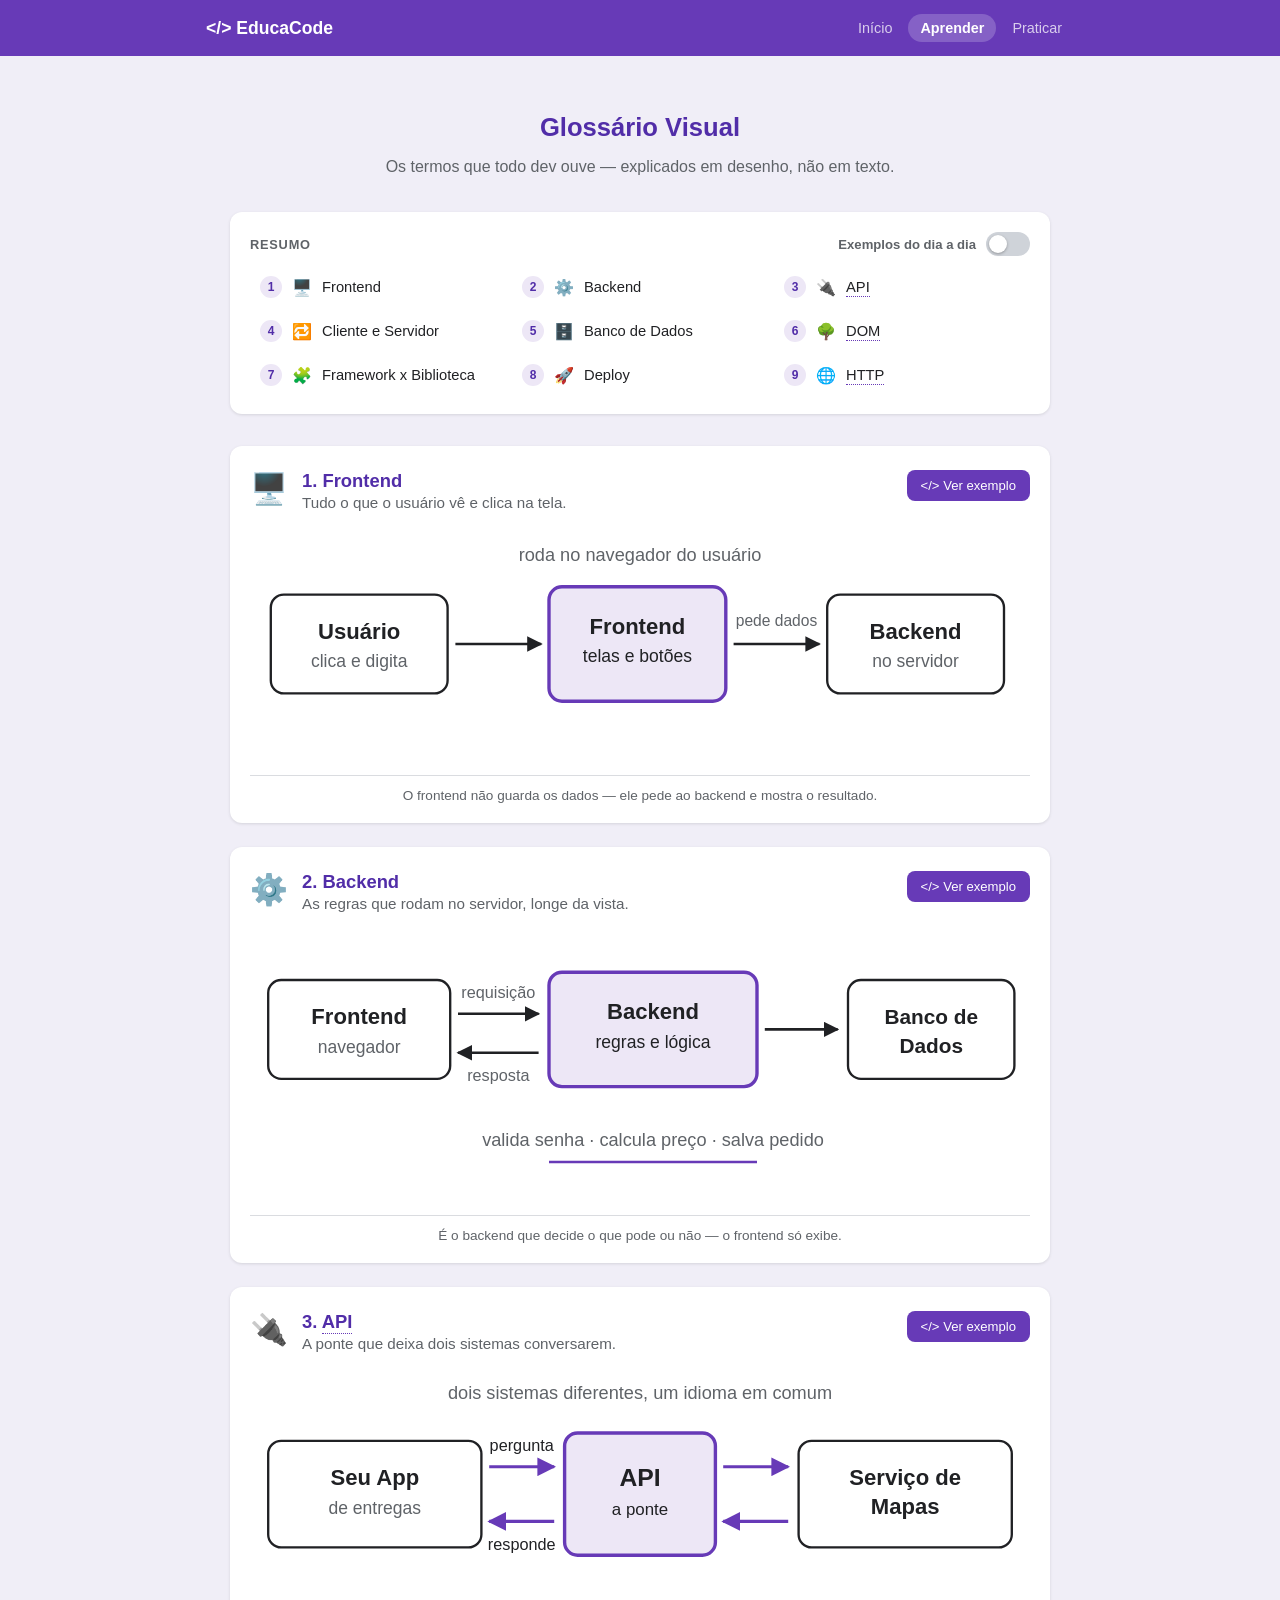
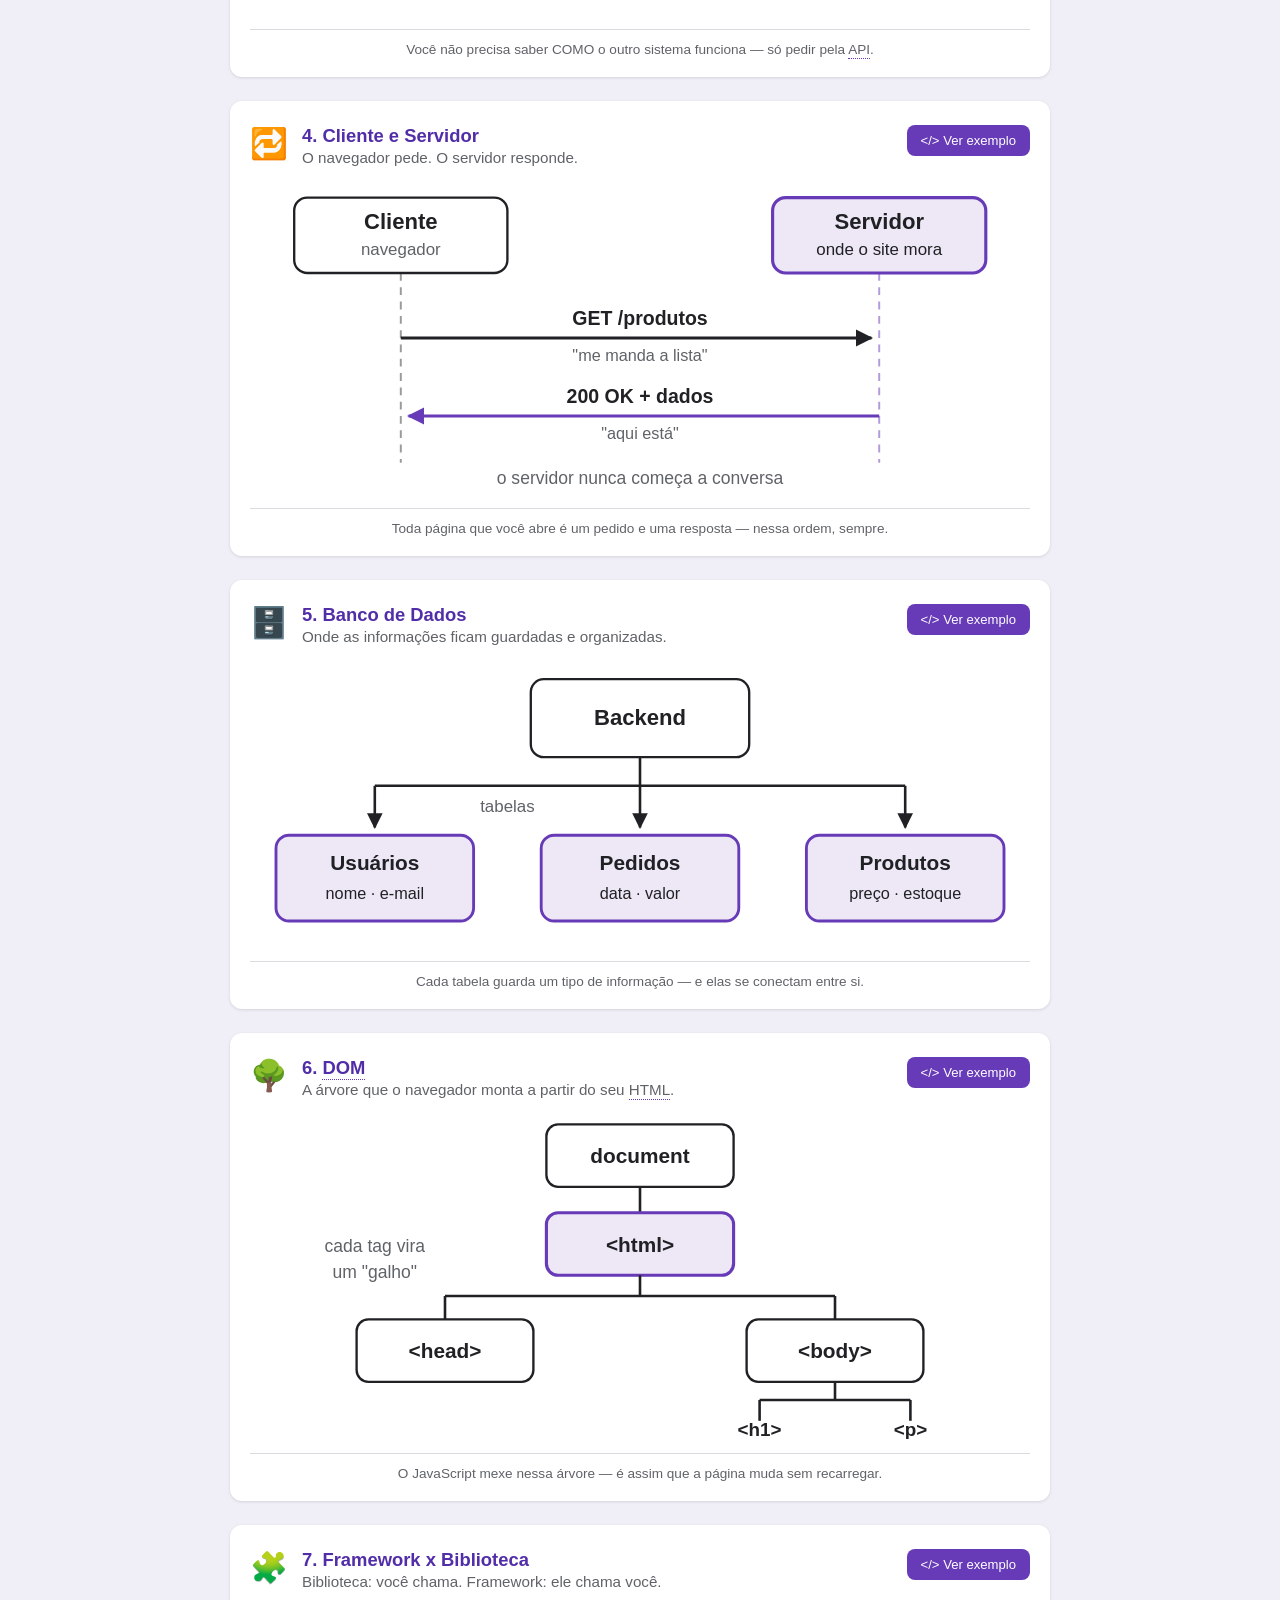
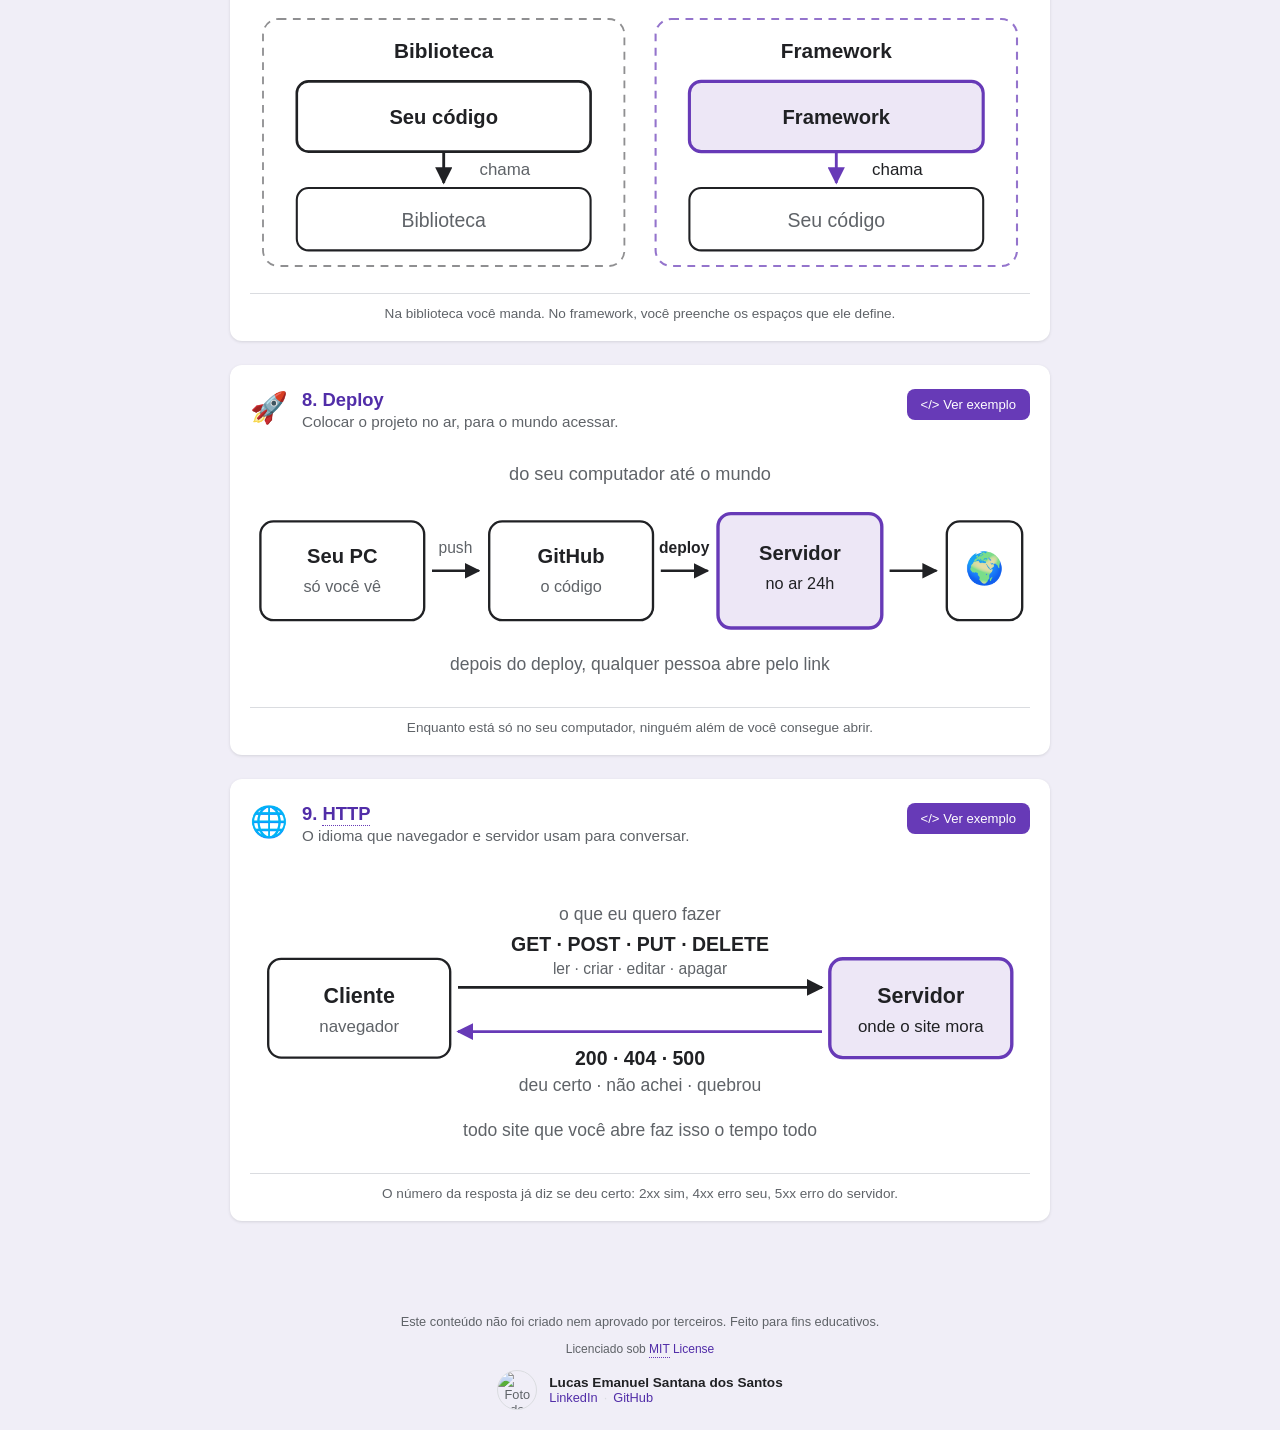
==== commit e32d2104: "feat: interruptor de "exemplos do dia a dia" no glossario Ao lado do "Resumo" agora tem um interrupt" ====
--- a/aprender.html
+++ b/aprender.html
@@ -24,7 +24,19 @@
       <p class="subtitle">Os termos que todo dev ouve — explicados em desenho, não em texto.</p>
 
       <nav class="summary" aria-label="Índice dos termos">
-        <p class="summary-title">Resumo</p>
+        <div class="summary-head">
+          <p class="summary-title">Resumo</p>
+
+          <!-- O input vem primeiro para o CSS alcançar os irmãos com "~".
+               Ele é invisível e não ocupa espaço, então a ordem visual
+               continua sendo texto + interruptor. -->
+          <label class="switch-wrap" for="modoReal">
+            <input type="checkbox" id="modoReal" class="switch-input">
+            <span class="switch-texto">Exemplos do dia a dia</span>
+            <span class="switch-trilho" aria-hidden="true"><span class="switch-bolinha"></span></span>
+          </label>
+        </div>
+
         <ol class="summary-list" id="summaryList"></ol>
       </nav>
 
--- a/css/style.css
+++ b/css/style.css
@@ -466,14 +466,81 @@
   text-align: left;
 }
 
+.summary-head {
+  display: flex;
+  align-items: center;
+  justify-content: space-between;
+  gap: 12px;
+  flex-wrap: wrap;
+  margin-bottom: 12px;
+}
+
 .summary-title {
   font-size: 0.8rem;
   text-transform: uppercase;
   letter-spacing: 0.06em;
   color: var(--gray-text);
-  margin: 0 0 12px;
+  margin: 0;
   font-weight: 700;
 }
+
+/* Interruptor deslizante: a bolinha corre da esquerda para a direita */
+.switch-wrap {
+  display: inline-flex;
+  align-items: center;
+  gap: 10px;
+  cursor: pointer;
+  user-select: none;
+}
+
+.switch-texto {
+  font-size: 0.82rem;
+  color: var(--gray-text);
+  font-weight: 600;
+}
+
+.switch-input {
+  position: absolute;
+  opacity: 0;
+  width: 0;
+  height: 0;
+}
+
+.switch-trilho {
+  width: 44px;
+  height: 24px;
+  border-radius: 999px;
+  background: #cfd3d9;
+  flex-shrink: 0;
+  position: relative;
+  transition: background 0.2s ease;
+}
+
+.switch-bolinha {
+  position: absolute;
+  top: 3px;
+  left: 3px;
+  width: 18px;
+  height: 18px;
+  border-radius: 50%;
+  background: #fff;
+  box-shadow: 0 1px 3px rgba(0, 0, 0, 0.3);
+  transition: transform 0.22s cubic-bezier(0.4, 0, 0.2, 1);
+}
+
+.switch-input:checked ~ .switch-trilho { background: var(--purple); }
+.switch-input:checked ~ .switch-trilho .switch-bolinha { transform: translateX(20px); }
+
+.switch-input:checked ~ .switch-texto,
+.switch-wrap:hover .switch-texto { color: var(--purple-dark); }
+
+.switch-input:focus-visible ~ .switch-trilho {
+  outline: 3px solid var(--purple);
+  outline-offset: 3px;
+}
+
+/* Destaque sutil enquanto o modo concreto está ligado */
+body.modo-real .term-figure { background: #fbfaff; border-radius: 10px; }
 
 .summary-list {
   list-style: none;
